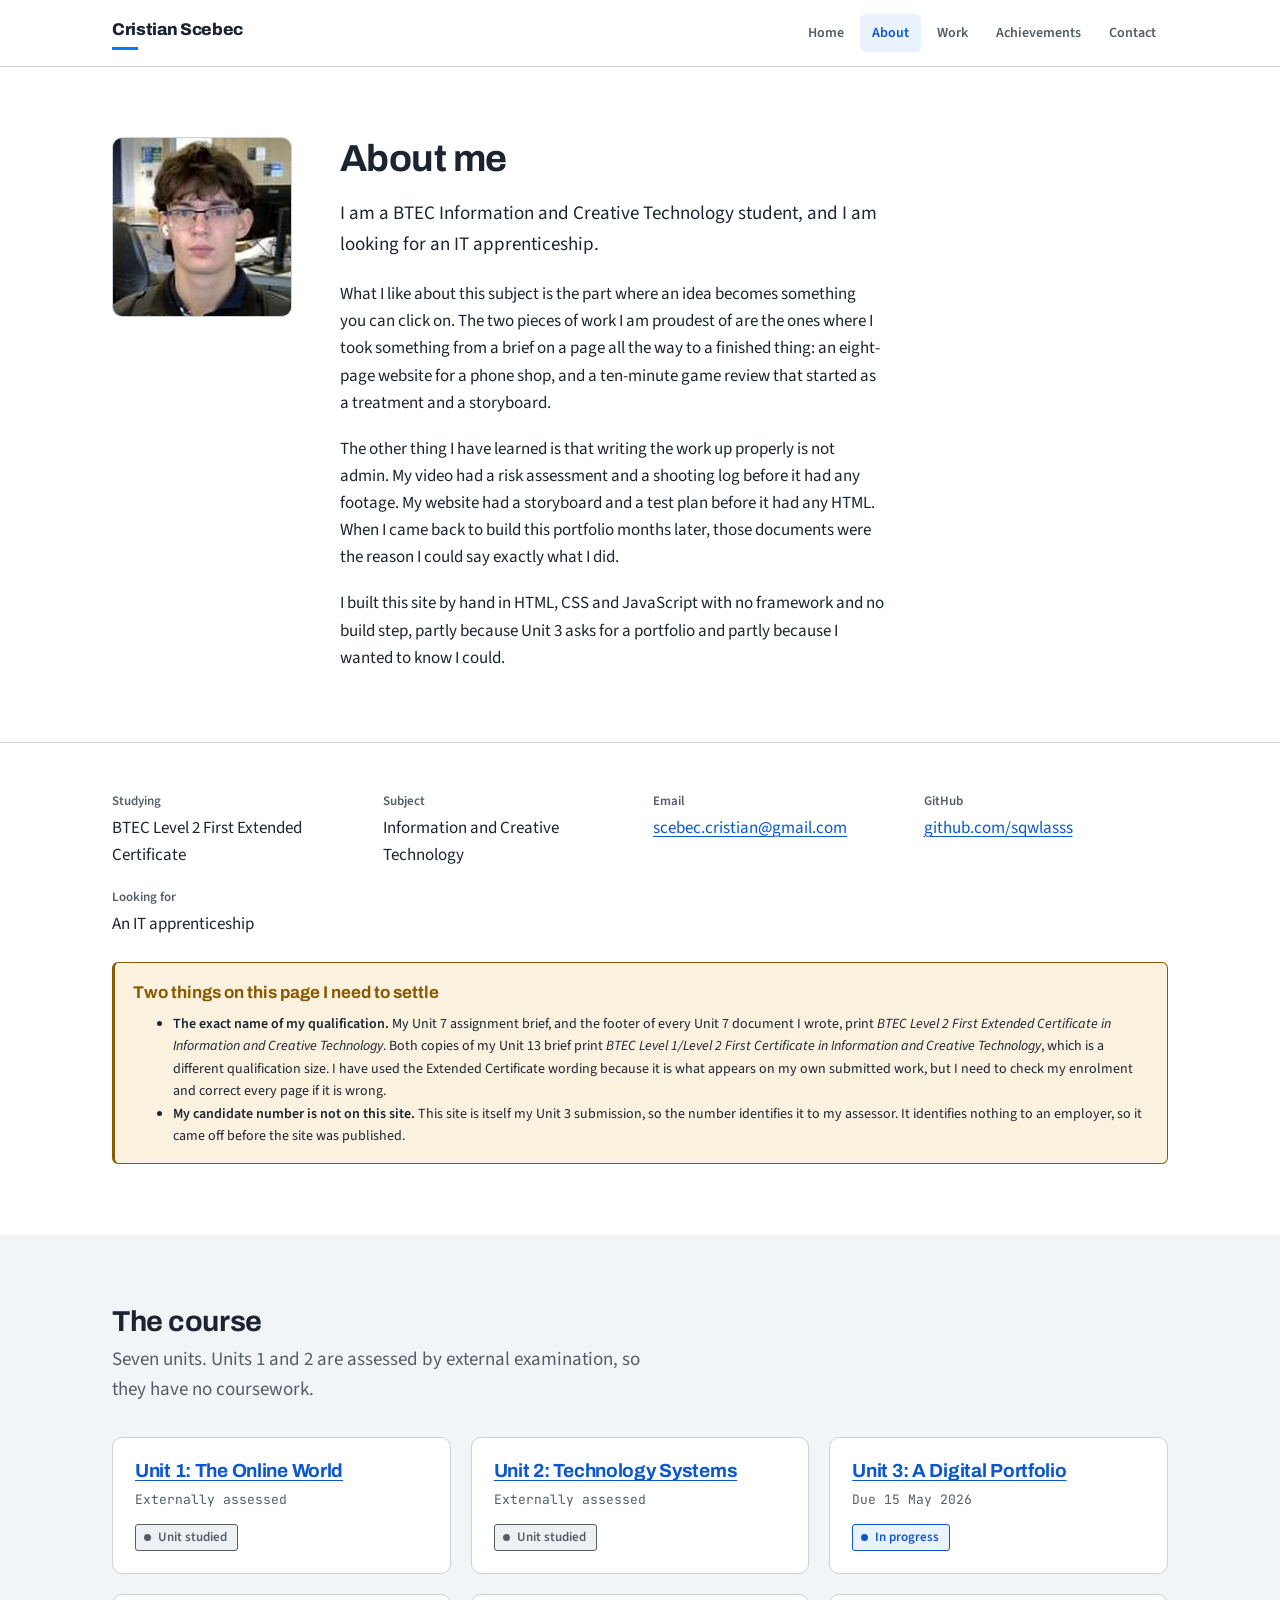
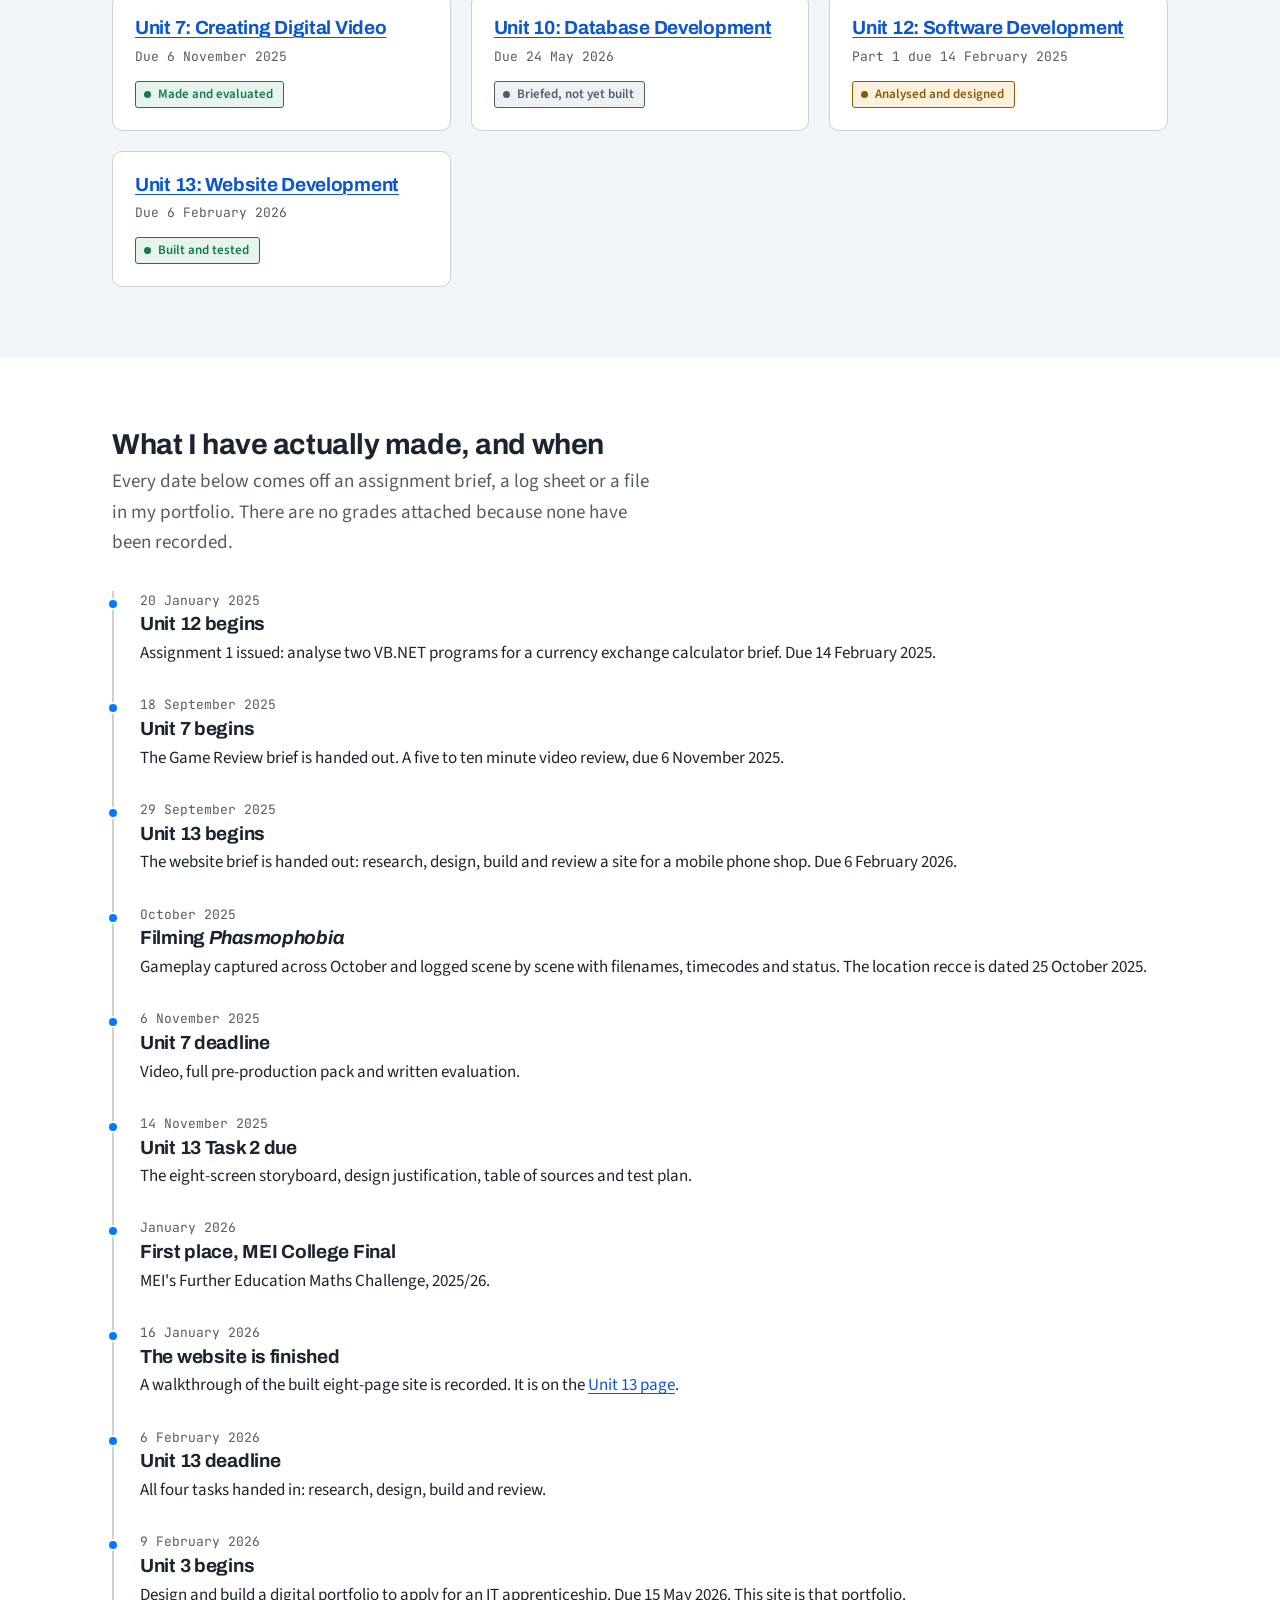
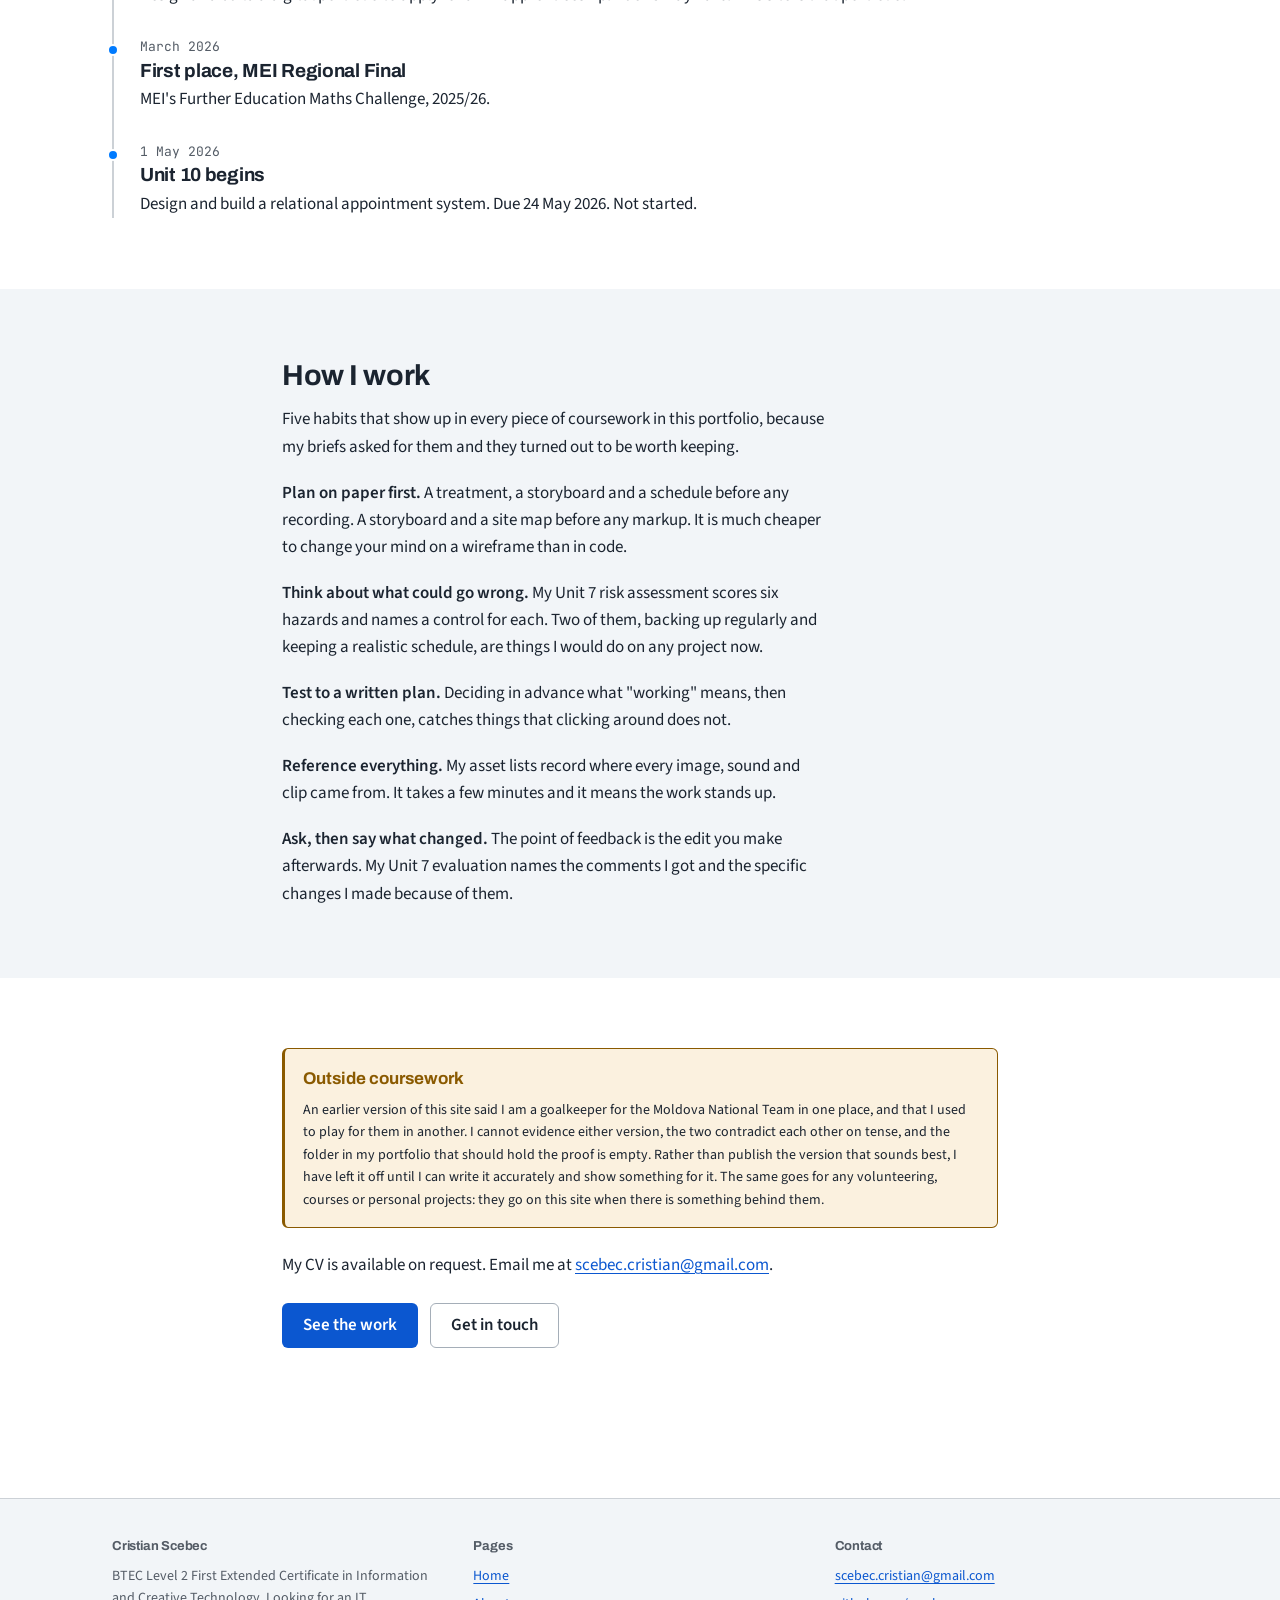
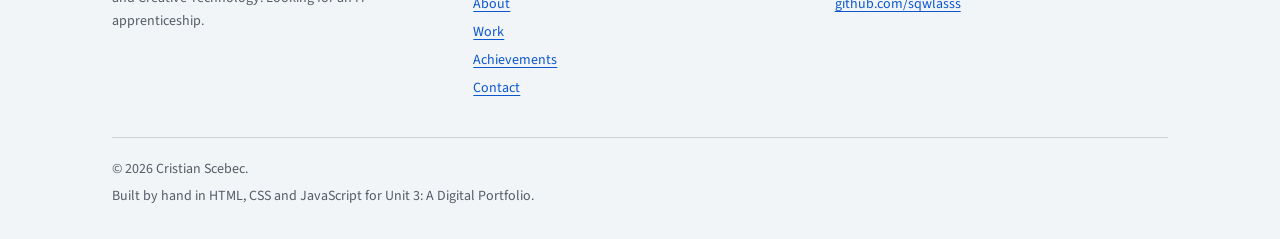
==== about.html @ 00ca6e5d "Digital portfolio: 7-unit BTEC ICT coursework portfolio (Unit 3)" ====
<!DOCTYPE html>
<html lang="en">
<head>
<meta charset="UTF-8">
<meta name="viewport" content="width=device-width, initial-scale=1.0">
<title>About | Cristian Scebec</title>
<meta name="description" content="Who I am, what I am studying, and a dated record of the coursework I have actually produced.">
<meta name="author" content="Cristian Scebec">

<meta property="og:type" content="website">
<meta property="og:title" content="About | Cristian Scebec">
<meta property="og:description" content="Who I am, what I am studying, and a dated record of the coursework I have actually produced.">
<meta property="og:image" content="assets/images/u13-site-home.jpg">
<meta name="twitter:card" content="summary_large_image">

<link rel="icon" href="assets/images/favicon-32.png" sizes="32x32">
<link rel="apple-touch-icon" href="assets/images/favicon-180.png">

<link rel="preconnect" href="https://fonts.googleapis.com">
<link rel="preconnect" href="https://fonts.gstatic.com" crossorigin>
<link href="https://fonts.googleapis.com/css2?family=Archivo:wght@500;600;700;800&family=Source+Sans+3:wght@400;600&family=JetBrains+Mono:wght@400;500&display=swap" rel="stylesheet">

<link rel="stylesheet" href="assets/css/style.css">
</head>
<body>
<a class="skip-link" href="#main">Skip to main content</a>

<nav class="site-nav" aria-label="Main">
  <div class="shell site-nav__inner">
    <a class="brand" href="index.html">Cristian Scebec</a>

    <button class="nav-toggle" type="button" aria-expanded="false" aria-controls="primary-navigation">
      <span class="nav-toggle__bars" aria-hidden="true"></span>
      <span class="nav-toggle__label">Menu</span>
    </button>

    <ul class="nav-list" id="primary-navigation">
      <li><a href="index.html">Home</a></li>
      <li><a href="about.html" aria-current="page">About</a></li>
      <li><a href="projects.html">Work</a></li>
      <li><a href="achievements.html">Achievements</a></li>
      <li><a href="contact.html">Contact</a></li>
    </ul>
  </div>
</nav>

<main id="main">

<section class="section">
  <div class="shell">
    <div class="about-grid">

      <img class="portrait" src="assets/photos/pfp-380.png"
           alt="Photograph of Cristian Scebec" width="380" height="380">

      <div>
        <h1>About me</h1>

        <div class="prose stack">
          <p class="lede">I am a BTEC Information and Creative Technology student, and I am
          looking for an IT apprenticeship.</p>

          <p>What I like about this subject is the part where an idea becomes something you
          can click on. The two pieces of work I am proudest of are the ones where I took
          something from a brief on a page all the way to a finished thing: an eight-page
          website for a phone shop, and a ten-minute game review that started as a treatment
          and a storyboard.</p>

          <p>The other thing I have learned is that writing the work up properly is not
          admin. My video had a risk assessment and a shooting log before it had any footage.
          My website had a storyboard and a test plan before it had any HTML. When I came
          back to build this portfolio months later, those documents were the reason I could
          say exactly what I did.</p>

          <p>I built this site by hand in HTML, CSS and JavaScript with no framework and no
          build step, partly because Unit 3 asks for a portfolio and partly because I wanted
          to know I could.</p>
        </div>
      </div>

    </div>
  </div>
</section>

<section class="section section--tight section--ruled">
  <div class="shell">
    <dl class="fact-list">
      <div>
        <dt>Studying</dt>
        <dd>BTEC Level 2 First Extended Certificate</dd>
      </div>
      <div>
        <dt>Subject</dt>
        <dd>Information and Creative Technology</dd>
      </div>
      <div>
        <dt>Email</dt>
        <dd><a href="mailto:scebec.cristian@gmail.com">scebec.cristian@gmail.com</a></dd>
      </div>
      <div>
        <dt>GitHub</dt>
        <dd><a href="https://github.com/sqwlasss" target="_blank" rel="noopener noreferrer">github.com/sqwlasss</a></dd>
      </div>
      <div>
        <dt>Looking for</dt>
        <dd>An IT apprenticeship</dd>
      </div>
    </dl>

    <div class="callout callout--todo flow-top">
      <p class="callout__title">Two things on this page I need to settle</p>
      <ul>
        <li><strong>The exact name of my qualification.</strong> My Unit 7 assignment brief,
        and the footer of every Unit 7 document I wrote, print <em>BTEC Level 2 First
        Extended Certificate in Information and Creative Technology</em>. Both copies of my
        Unit 13 brief print <em>BTEC Level 1/Level 2 First Certificate in Information and
        Creative Technology</em>, which is a different qualification size. I have used the
        Extended Certificate wording because it is what appears on my own submitted work, but
        I need to check my enrolment and correct every page if it is wrong.</li>
        <li><strong>My candidate number is not on this site.</strong> This site is itself my
        Unit 3 submission, so the number identifies it to my assessor. It identifies
        nothing to an employer, so it came off before the site was published.</li>
      </ul>
    </div>
  </div>
</section>

<section class="section section--sunken">
  <div class="shell">
    <div class="section__head">
      <h2 class="section__title">The course</h2>
      <p class="section__note">Seven units. Units 1 and 2 are assessed by external
      examination, so they have no coursework.</p>
    </div>

    <ul class="card-grid">
      <li class="card">
        <h3 class="card__title"><a href="projects/unit-1.html">Unit 1: The Online World</a></h3>
        <p class="card__meta">Externally assessed</p>
        <p class="status status--studied">Unit studied</p>
      </li>
      <li class="card">
        <h3 class="card__title"><a href="projects/unit-2.html">Unit 2: Technology Systems</a></h3>
        <p class="card__meta">Externally assessed</p>
        <p class="status status--studied">Unit studied</p>
      </li>
      <li class="card">
        <h3 class="card__title"><a href="projects/unit-3.html">Unit 3: A Digital Portfolio</a></h3>
        <p class="card__meta">Due 15 May 2026</p>
        <p class="status status--progress">In progress</p>
      </li>
      <li class="card">
        <h3 class="card__title"><a href="projects/unit-7.html">Unit 7: Creating Digital Video</a></h3>
        <p class="card__meta">Due 6 November 2025</p>
        <p class="status status--built">Made and evaluated</p>
      </li>
      <li class="card">
        <h3 class="card__title"><a href="projects/unit-10.html">Unit 10: Database Development</a></h3>
        <p class="card__meta">Due 24 May 2026</p>
        <p class="status status--studied">Briefed, not yet built</p>
      </li>
      <li class="card">
        <h3 class="card__title"><a href="projects/unit-12.html">Unit 12: Software Development</a></h3>
        <p class="card__meta">Part 1 due 14 February 2025</p>
        <p class="status status--designed">Analysed and designed</p>
      </li>
      <li class="card">
        <h3 class="card__title"><a href="projects/unit-13.html">Unit 13: Website Development</a></h3>
        <p class="card__meta">Due 6 February 2026</p>
        <p class="status status--built">Built and tested</p>
      </li>
    </ul>
  </div>
</section>

<section class="section">
  <div class="shell">
    <div class="section__head">
      <h2 class="section__title">What I have actually made, and when</h2>
      <p class="section__note">Every date below comes off an assignment brief, a log sheet or
      a file in my portfolio. There are no grades attached because none have been recorded.</p>
    </div>

    <ol class="timeline">
      <li>
        <span class="timeline__when">20 January 2025</span>
        <h3 class="timeline__what">Unit 12 begins</h3>
        <p>Assignment 1 issued: analyse two VB.NET programs for a currency exchange
        calculator brief. Due 14 February 2025.</p>
      </li>
      <li>
        <span class="timeline__when">18 September 2025</span>
        <h3 class="timeline__what">Unit 7 begins</h3>
        <p>The Game Review brief is handed out. A five to ten minute video review, due
        6 November 2025.</p>
      </li>
      <li>
        <span class="timeline__when">29 September 2025</span>
        <h3 class="timeline__what">Unit 13 begins</h3>
        <p>The website brief is handed out: research, design, build and review a site for a
        mobile phone shop. Due 6 February 2026.</p>
      </li>
      <li>
        <span class="timeline__when">October 2025</span>
        <h3 class="timeline__what">Filming <em>Phasmophobia</em></h3>
        <p>Gameplay captured across October and logged scene by scene with filenames,
        timecodes and status. The location recce is dated 25 October 2025.</p>
      </li>
      <li>
        <span class="timeline__when">6 November 2025</span>
        <h3 class="timeline__what">Unit 7 deadline</h3>
        <p>Video, full pre-production pack and written evaluation.</p>
      </li>
      <li>
        <span class="timeline__when">14 November 2025</span>
        <h3 class="timeline__what">Unit 13 Task 2 due</h3>
        <p>The eight-screen storyboard, design justification, table of sources and test plan.</p>
      </li>
      <li>
        <span class="timeline__when">January 2026</span>
        <h3 class="timeline__what">First place, MEI College Final</h3>
        <p>MEI's Further Education Maths Challenge, 2025/26.</p>
      </li>
      <li>
        <span class="timeline__when">16 January 2026</span>
        <h3 class="timeline__what">The website is finished</h3>
        <p>A walkthrough of the built eight-page site is recorded. It is on the
        <a href="projects/unit-13.html">Unit 13 page</a>.</p>
      </li>
      <li>
        <span class="timeline__when">6 February 2026</span>
        <h3 class="timeline__what">Unit 13 deadline</h3>
        <p>All four tasks handed in: research, design, build and review.</p>
      </li>
      <li>
        <span class="timeline__when">9 February 2026</span>
        <h3 class="timeline__what">Unit 3 begins</h3>
        <p>Design and build a digital portfolio to apply for an IT apprenticeship. Due
        15 May 2026. This site is that portfolio.</p>
      </li>
      <li>
        <span class="timeline__when">March 2026</span>
        <h3 class="timeline__what">First place, MEI Regional Final</h3>
        <p>MEI's Further Education Maths Challenge, 2025/26.</p>
      </li>
      <li>
        <span class="timeline__when">1 May 2026</span>
        <h3 class="timeline__what">Unit 10 begins</h3>
        <p>Design and build a relational appointment system. Due 24 May 2026. Not started.</p>
      </li>
    </ol>
  </div>
</section>

<section class="section section--sunken">
  <div class="shell shell--narrow">
    <div class="prose">
      <h2>How I work</h2>
      <p>Five habits that show up in every piece of coursework in this portfolio, because my
      briefs asked for them and they turned out to be worth keeping.</p>
      <p><strong>Plan on paper first.</strong> A treatment, a storyboard and a schedule before
      any recording. A storyboard and a site map before any markup. It is much cheaper to
      change your mind on a wireframe than in code.</p>
      <p><strong>Think about what could go wrong.</strong> My Unit 7 risk assessment scores
      six hazards and names a control for each. Two of them, backing up regularly and keeping
      a realistic schedule, are things I would do on any project now.</p>
      <p><strong>Test to a written plan.</strong> Deciding in advance what "working" means,
      then checking each one, catches things that clicking around does not.</p>
      <p><strong>Reference everything.</strong> My asset lists record where every image,
      sound and clip came from. It takes a few minutes and it means the work stands up.</p>
      <p><strong>Ask, then say what changed.</strong> The point of feedback is the edit you
      make afterwards. My Unit 7 evaluation names the comments I got and the specific changes
      I made because of them.</p>
    </div>
  </div>
</section>

<section class="section">
  <div class="shell shell--narrow">
    <div class="callout callout--todo">
      <p class="callout__title">Outside coursework</p>
      <p>An earlier version of this site said I am a goalkeeper for the Moldova National
      Team in one place, and that I used to play for them in another. I cannot evidence
      either version, the two contradict each other on tense, and the folder in my portfolio
      that should hold the proof is empty. Rather than publish the version that sounds best,
      I have left it off until I can write it accurately and show something for it. The same
      goes for any volunteering, courses or personal projects: they go on this site when
      there is something behind them.</p>
    </div>

    <div class="prose flow-top">
      <p>My CV is available on request. Email me at
      <a href="mailto:scebec.cristian@gmail.com">scebec.cristian@gmail.com</a>.</p>
    </div>

    <div class="btn-row">
      <a class="btn btn--primary" href="projects.html">See the work</a>
      <a class="btn btn--ghost" href="contact.html">Get in touch</a>
    </div>
  </div>
</section>

</main>

<footer class="site-footer">
  <div class="shell">
    <div class="site-footer__grid">
      <div>
        <h2>Cristian Scebec</h2>
        <p>BTEC Level 2 First Extended Certificate in Information and Creative Technology. Looking for an IT apprenticeship.</p>
      </div>
      <div>
        <h2>Pages</h2>
        <ul>
          <li><a href="index.html">Home</a></li>
          <li><a href="about.html">About</a></li>
          <li><a href="projects.html">Work</a></li>
          <li><a href="achievements.html">Achievements</a></li>
          <li><a href="contact.html">Contact</a></li>
        </ul>
      </div>
      <div>
        <h2>Contact</h2>
        <ul>
          <li><a href="mailto:scebec.cristian@gmail.com">scebec.cristian@gmail.com</a></li>
          <li><a href="https://github.com/sqwlasss" rel="noopener noreferrer" target="_blank">github.com/sqwlasss</a></li>
        </ul>
      </div>
    </div>
    <div class="site-footer__base">
      <p>&copy; 2026 Cristian Scebec.</p>
      <p>Built by hand in HTML, CSS and JavaScript for Unit 3: A Digital Portfolio.</p>
    </div>
  </div>
</footer>

<script src="assets/js/main.js"></script>
</body>
</html>
---- assets/css/style.css ----
/* ==========================================================================
   Cristian Scebec - Digital Portfolio
   Unit 3: A Digital Portfolio (Pearson BTEC First in Information and
   Creative Technology)

   One stylesheet for the whole site. No page carries its own <style> block
   and no element carries a presentational style="" attribute.

   Colour
   ------
   The three brand colours are the ones I specified and justified in my own
   Unit 13 website design: #007BFF, #FFFFFF and #CCD1D6. #007BFF only reaches
   3.98:1 on white, which fails WCAG AA for body-size text, so it is used for
   identity, large display type and non-text accents, and a darkened partner
   (#0B57D0, 6.4:1 on white) carries links, buttons and small text. #CCD1D6 is
   the structure colour: every rule and divider on the site.

   Type
   ----
   Archivo for headings, Source Sans 3 for reading, JetBrains Mono for things
   that are literally code - filenames, identifiers, timecodes, hex values.
   Each has a real fallback stack so the site still sets correctly offline.
   ========================================================================== */

/* --------------------------------------------------------------------------
   1. Design tokens
   -------------------------------------------------------------------------- */
:root {
    /* Brand */
    --brand: #007BFF;
    --brand-ink: #0B57D0;
    --brand-wash: #EAF2FE;

    /* Surfaces and ink */
    --paper: #FFFFFF;
    --sunken: #F2F5F8;
    --raised: #FFFFFF;
    --rule: #CCD1D6;
    --rule-strong: #A5AEB8;
    --ink: #1B2430;
    --ink-muted: #545C66;
    --ink-inverse: #FFFFFF;

    /* Status scale - the organising system of the whole site */
    --status-built: #0F7B4F;
    --status-built-wash: #E6F4EC;
    --status-designed: #8A5A00;
    --status-designed-wash: #FBF1DF;
    --status-studied: #545C66;
    --status-studied-wash: #EEF1F4;

    --danger: #B3261E;
    --danger-wash: #FCEEEC;

    /* Type */
    --font-display: 'Archivo', 'Helvetica Neue', Helvetica, Arial, sans-serif;
    --font-body: 'Source Sans 3', 'Segoe UI', system-ui, -apple-system, Arial, sans-serif;
    --font-mono: 'JetBrains Mono', ui-monospace, 'Cascadia Mono', Consolas, 'Courier New', monospace;

    --step--1: 0.875rem;
    --step-0: 1.0625rem;
    --step-1: 1.1875rem;
    --step-2: 1.375rem;
    --step-3: clamp(1.45rem, 1.3rem + 0.7vw, 1.8rem);
    --step-4: clamp(1.7rem, 1.45rem + 1.15vw, 2.35rem);
    --step-5: clamp(2.1rem, 1.6rem + 2.4vw, 3.4rem);

    /* Space and shape */
    --gutter: 24px;
    --measure: 68ch;
    --radius: 6px;
    --radius-lg: 10px;
    --shell: 1120px;
    --nav-h: 66px;

    --motion: 180ms cubic-bezier(0.2, 0, 0, 1);
    --focus: 0 0 0 2px var(--paper), 0 0 0 5px var(--brand-ink);
}

@media (min-width: 640px) {
    :root { --gutter: 32px; }
}

@media (prefers-color-scheme: dark) {
    :root:not([data-theme="light"]) {
        --brand: #4D9BFF;
        --brand-ink: #8FBEFF;
        --brand-wash: #14243A;

        --paper: #0E1217;
        --sunken: #141A21;
        --raised: #19202A;
        --rule: #2B333E;
        --rule-strong: #47525F;
        --ink: #E8EDF3;
        --ink-muted: #A3AEBC;
        --ink-inverse: #0E1217;

        --status-built: #4ECB8D;
        --status-built-wash: #11291F;
        --status-designed: #E0A94A;
        --status-designed-wash: #2B2113;
        --status-studied: #A3AEBC;
        --status-studied-wash: #1D232B;

        --danger: #F2837B;
        --danger-wash: #2B1614;

        --focus: 0 0 0 2px var(--paper), 0 0 0 5px var(--brand);
    }
}

/* --------------------------------------------------------------------------
   2. Reset and base
   -------------------------------------------------------------------------- */
*, *::before, *::after { box-sizing: border-box; }

html {
    -webkit-text-size-adjust: 100%;
    scroll-behavior: smooth;
    scroll-padding-top: calc(var(--nav-h) + 16px);
}

body {
    margin: 0;
    background: var(--paper);
    color: var(--ink);
    font-family: var(--font-body);
    font-size: var(--step-0);
    line-height: 1.6;
    -webkit-font-smoothing: antialiased;
}

h1, h2, h3, h4, h5, h6 {
    margin: 0 0 0.5em;
    font-family: var(--font-display);
    font-weight: 700;
    line-height: 1.15;
    letter-spacing: -0.015em;
    color: var(--ink);
    text-wrap: balance;
}

h1 { font-size: var(--step-4); }
h2 { font-size: var(--step-3); }
h3 { font-size: var(--step-2); }
h4 { font-size: var(--step-1); font-weight: 600; }

p, ul, ol, dl, table, figure, blockquote, pre { margin: 0 0 1.1em; }
p:last-child, ul:last-child, ol:last-child { margin-bottom: 0; }

a {
    color: var(--brand-ink);
    text-decoration-thickness: 1px;
    text-underline-offset: 3px;
}

a:hover { text-decoration-thickness: 2px; }

strong { font-weight: 600; }

code, kbd, samp, .mono {
    font-family: var(--font-mono);
    font-size: 0.875em;
    font-variant-ligatures: none;
}

code {
    padding: 0.1em 0.35em;
    border-radius: 3px;
    background: var(--sunken);
    border: 1px solid var(--rule);
}

img, video { max-width: 100%; height: auto; display: block; }

hr {
    height: 1px;
    margin: 2.5rem 0;
    border: 0;
    background: var(--rule);
}

:focus-visible {
    outline: none;
    box-shadow: var(--focus);
    border-radius: 3px;
}

::selection { background: var(--brand); color: #FFFFFF; }

/* --------------------------------------------------------------------------
   3. Layout primitives
   -------------------------------------------------------------------------- */
.shell {
    width: 100%;
    max-width: var(--shell);
    margin-inline: auto;
    padding-inline: var(--gutter);
}

.shell--narrow { max-width: 780px; }

.section { padding-block: clamp(2.75rem, 2rem + 3vw, 4.5rem); }
.section--tight { padding-block: clamp(2rem, 1.5rem + 2vw, 3rem); }
.section--sunken { background: var(--sunken); }
.section--ruled { border-top: 1px solid var(--rule); }

.section__head { margin-bottom: 2rem; max-width: var(--measure); }
.section__head > :last-child { margin-bottom: 0; }

.section__title { margin-bottom: 0.4rem; }

.section__note {
    color: var(--ink-muted);
    font-size: var(--step-1);
}

.prose { max-width: var(--measure); }
.prose > :last-child { margin-bottom: 0; }

.prose ul, .prose ol { padding-left: 1.3em; }
.prose li { margin-bottom: 0.4em; }
.prose li::marker { color: var(--rule-strong); }

.stack > * + * { margin-top: 1.1rem; }

.skip-link {
    position: absolute;
    left: var(--gutter);
    top: 8px;
    z-index: 200;
    padding: 10px 16px;
    border-radius: var(--radius);
    background: var(--brand-ink);
    color: #FFFFFF;
    font-weight: 600;
    text-decoration: none;
    transform: translateY(-160%);
    transition: transform var(--motion);
}

.skip-link:focus-visible {
    transform: translateY(0);
    box-shadow: 0 0 0 2px var(--paper), 0 0 0 5px var(--brand);
}

/* --------------------------------------------------------------------------
   4. Site navigation
   -------------------------------------------------------------------------- */
.site-nav {
    position: sticky;
    top: 0;
    z-index: 100;
    background: var(--paper);
    border-bottom: 1px solid var(--rule);
}

.site-nav.is-scrolled { box-shadow: 0 1px 12px rgba(27, 36, 48, 0.09); }

.site-nav__inner {
    display: flex;
    align-items: center;
    justify-content: space-between;
    gap: 16px;
    min-height: var(--nav-h);
}

.brand {
    font-family: var(--font-display);
    font-weight: 800;
    font-size: 1.0625rem;
    letter-spacing: -0.02em;
    color: var(--ink);
    text-decoration: none;
    white-space: nowrap;
}

.brand::after {
    content: "";
    display: block;
    width: 26px;
    height: 3px;
    margin-top: 3px;
    background: var(--brand);
}

.nav-list {
    display: flex;
    align-items: center;
    gap: 4px;
    margin: 0;
    padding: 0;
    list-style: none;
}

.nav-list a {
    display: block;
    padding: 8px 12px;
    border-radius: var(--radius);
    color: var(--ink-muted);
    font-size: var(--step--1);
    font-weight: 600;
    text-decoration: none;
}

.nav-list a:hover { color: var(--ink); background: var(--sunken); }

.nav-list a[aria-current="page"] {
    color: var(--brand-ink);
    background: var(--brand-wash);
}

.nav-toggle {
    display: none;
    align-items: center;
    gap: 8px;
    padding: 8px 12px;
    border: 1px solid var(--rule);
    border-radius: var(--radius);
    background: var(--paper);
    color: var(--ink);
    font: inherit;
    font-size: var(--step--1);
    font-weight: 600;
    cursor: pointer;
}

.nav-toggle__bars {
    display: block;
    position: relative;
    width: 16px;
    height: 2px;
    background: currentColor;
}

.nav-toggle__label { line-height: 1; }

.nav-toggle__bars::before,
.nav-toggle__bars::after {
    content: "";
    position: absolute;
    left: 0;
    width: 16px;
    height: 2px;
    background: currentColor;
    transition: transform var(--motion), opacity var(--motion);
}

.nav-toggle__bars::before { top: -5px; }
.nav-toggle__bars::after { top: 5px; }

.nav-toggle[aria-expanded="true"] .nav-toggle__bars { background: transparent; }
.nav-toggle[aria-expanded="true"] .nav-toggle__bars::before { transform: translateY(5px) rotate(45deg); }
.nav-toggle[aria-expanded="true"] .nav-toggle__bars::after { transform: translateY(-5px) rotate(-45deg); }

@media (max-width: 720px) {
    .nav-toggle { display: inline-flex; }

    .nav-list {
        display: none;
        position: absolute;
        left: 0;
        right: 0;
        top: 100%;
        flex-direction: column;
        align-items: stretch;
        gap: 0;
        padding: 8px var(--gutter) 16px;
        background: var(--paper);
        border-bottom: 1px solid var(--rule);
        box-shadow: 0 8px 24px rgba(27, 36, 48, 0.12);
    }

    .nav-list.is-open { display: flex; }
    .nav-list a { padding: 12px 8px; font-size: var(--step-0); }
}

/* --------------------------------------------------------------------------
   5. Buttons
   -------------------------------------------------------------------------- */
.btn {
    display: inline-flex;
    align-items: center;
    justify-content: center;
    gap: 8px;
    padding: 11px 20px;
    border: 1px solid transparent;
    border-radius: var(--radius);
    font-family: var(--font-body);
    font-size: var(--step-0);
    font-weight: 600;
    line-height: 1.2;
    text-align: center;
    text-decoration: none;
    cursor: pointer;
    transition: background-color var(--motion), border-color var(--motion), color var(--motion);
}

.btn--primary {
    background: var(--brand-ink);
    color: #FFFFFF;
}

.btn--primary:hover { background: #094aae; color: #FFFFFF; }

.btn--ghost {
    background: transparent;
    border-color: var(--rule-strong);
    color: var(--ink);
}

.btn--ghost:hover { background: var(--sunken); border-color: var(--ink-muted); }

.btn--small { padding: 7px 14px; font-size: var(--step--1); }

.btn-row {
    display: flex;
    flex-wrap: wrap;
    gap: 12px;
    margin-top: 1.5rem;
}

@media (prefers-color-scheme: dark) {
    :root:not([data-theme="light"]) .btn--primary { background: var(--brand); color: #07101D; }
    :root:not([data-theme="light"]) .btn--primary:hover { background: #7FB5FF; color: #07101D; }
}

/* --------------------------------------------------------------------------
   6. Status system
   The three states every piece of work on this site is labelled with.
   -------------------------------------------------------------------------- */
.status {
    display: inline-flex;
    align-items: center;
    gap: 7px;
    padding: 4px 10px 4px 8px;
    border: 1px solid currentColor;
    border-radius: 3px;
    font-size: 0.8125rem;
    font-weight: 600;
    line-height: 1.3;
    white-space: nowrap;
}

.status::before {
    content: "";
    width: 7px;
    height: 7px;
    border-radius: 50%;
    background: currentColor;
    flex: none;
}

.status--built { color: var(--status-built); background: var(--status-built-wash); }
.status--designed { color: var(--status-designed); background: var(--status-designed-wash); }
.status--progress { color: var(--brand-ink); background: var(--brand-wash); }
.status--studied { color: var(--status-studied); background: var(--status-studied-wash); }

.status-key {
    display: grid;
    grid-template-columns: repeat(auto-fit, minmax(min(270px, 100%), 1fr));
    gap: 12px 26px;
    margin: 0;
    padding: 0;
    list-style: none;
    font-size: var(--step--1);
    color: var(--ink-muted);
}

.status-key li {
    display: flex;
    align-items: baseline;
    gap: 9px;
}

/* One per row before the chip and its explanation start fighting for width. */
@media (max-width: 560px) {
    .status-key { grid-template-columns: 1fr; }
}

/* --------------------------------------------------------------------------
   7. Home page
   -------------------------------------------------------------------------- */
.hero {
    padding-block: clamp(2.5rem, 1.8rem + 3.5vw, 5rem) clamp(2rem, 1.5rem + 2vw, 3rem);
    border-bottom: 1px solid var(--rule);
}

.hero__inner {
    display: grid;
    grid-template-columns: minmax(0, 1fr) auto;
    gap: clamp(24px, 5vw, 64px);
    align-items: start;
}

/* The source portrait is only 129x130. It is served here at 380px so a 2x
   screen gets a real pixel per pixel rather than a browser upscale, and it is
   never displayed above 190px, where the interpolation starts to show. */
.hero__portrait {
    width: 190px;
    height: 190px;
    object-fit: cover;
    border: 1px solid var(--rule);
    border-radius: var(--radius-lg);
    background: var(--sunken);
}

@media (max-width: 820px) {
    .hero__inner { grid-template-columns: 1fr; gap: 20px; }

    .hero__portrait {
        order: -1;
        width: 112px;
        height: 112px;
    }
}

.hero__name {
    font-size: var(--step-5);
    font-weight: 800;
    letter-spacing: -0.03em;
    margin-bottom: 0.25em;
}

.hero__lede {
    max-width: 24ch;
    margin: 0 0 1.25rem;
    font-family: var(--font-display);
    font-size: var(--step-4);
    font-weight: 500;
    line-height: 1.2;
    letter-spacing: -0.02em;
    color: var(--brand-ink);
    text-wrap: balance;
}

.hero__intro {
    max-width: 58ch;
    font-size: var(--step-1);
    color: var(--ink-muted);
}

.hero__meta {
    display: flex;
    flex-wrap: wrap;
    gap: 8px 10px;
    margin-top: 1.5rem;
    padding: 0;
    list-style: none;
    font-size: var(--step--1);
    color: var(--ink-muted);
}

.hero__meta li {
    padding: 4px 10px;
    border: 1px solid var(--rule);
    border-radius: 3px;
}

.proof-strip {
    display: grid;
    grid-template-columns: repeat(auto-fit, minmax(min(230px, 100%), 1fr));
    gap: 20px;
    margin: 0;
    padding: 0;
    list-style: none;
}

.proof {
    margin: 0;
    border: 1px solid var(--rule);
    border-radius: var(--radius-lg);
    background: var(--raised);
    overflow: hidden;
}

.proof img {
    width: 100%;
    aspect-ratio: 16 / 10;
    object-fit: cover;
    object-position: top center;
    border-bottom: 1px solid var(--rule);
    background: var(--sunken);
}

.proof figcaption {
    padding: 14px 16px 16px;
    font-size: var(--step--1);
    color: var(--ink-muted);
}

.proof figcaption b {
    display: block;
    margin-bottom: 2px;
    font-family: var(--font-display);
    font-size: var(--step-0);
    font-weight: 700;
    color: var(--ink);
}

/* --------------------------------------------------------------------------
   8. The work ledger
   Projects are a list of evidence, not a grid of identical cards.
   -------------------------------------------------------------------------- */
.ledger {
    margin: 0;
    padding: 0;
    list-style: none;
    border-top: 1px solid var(--rule);
}

.ledger__item { border-bottom: 1px solid var(--rule); }

.ledger__link {
    display: grid;
    grid-template-columns: 170px 1fr auto;
    gap: 0 24px;
    align-items: start;
    padding: 22px 8px;
    color: inherit;
    text-decoration: none;
    transition: background-color var(--motion);
}

.ledger__link:hover { background: var(--sunken); }

/* Rows for units with no submitted work carry no thumbnail. */
.ledger__link--plain { grid-template-columns: 1fr auto; }

.ledger__thumb {
    width: 100%;
    aspect-ratio: 16 / 10;
    object-fit: cover;
    object-position: top center;
    border: 1px solid var(--rule);
    border-radius: var(--radius);
    background: var(--sunken);
}

.ledger__unit {
    display: block;
    margin-bottom: 2px;
    font-family: var(--font-mono);
    font-size: 0.8125rem;
    font-weight: 500;
    color: var(--ink-muted);
}

.ledger__title {
    margin: 0 0 0.35rem;
    font-size: var(--step-2);
}

.ledger__link:hover .ledger__title { color: var(--brand-ink); }

.ledger__desc {
    max-width: 58ch;
    margin: 0 0 0.6rem;
    color: var(--ink-muted);
}

.ledger__artefacts {
    display: flex;
    flex-wrap: wrap;
    gap: 6px 8px;
    margin: 0;
    padding: 0;
    list-style: none;
    font-size: 0.8125rem;
    color: var(--ink-muted);
}

.ledger__artefacts li {
    padding: 3px 8px;
    border: 1px solid var(--rule);
    border-radius: 3px;
    font-family: var(--font-mono);
}

.ledger__status { justify-self: end; }

.ledger__item.is-hidden { display: none; }

@media (max-width: 860px) {
    .ledger__link {
        grid-template-columns: 120px 1fr;
        gap: 0 18px;
    }
    .ledger__status { grid-column: 2; justify-self: start; margin-top: 12px; }

    .ledger__link--plain { grid-template-columns: 1fr; }
    .ledger__link--plain .ledger__status { grid-column: 1; }
}

@media (max-width: 520px) {
    .ledger__link { grid-template-columns: 1fr; gap: 14px; }
    .ledger__thumb { max-width: 260px; }
    .ledger__status { grid-column: 1; margin-top: 0; }
}

/* Filters */
.filters {
    display: flex;
    flex-wrap: wrap;
    gap: 8px;
    margin-bottom: 1.75rem;
}

.filter-btn {
    padding: 7px 14px;
    border: 1px solid var(--rule-strong);
    border-radius: 3px;
    background: var(--paper);
    color: var(--ink);
    font: inherit;
    font-size: var(--step--1);
    font-weight: 600;
    cursor: pointer;
    transition: background-color var(--motion), color var(--motion), border-color var(--motion);
}

.filter-btn:hover { background: var(--sunken); }

.filter-btn[aria-pressed="true"] {
    background: var(--brand-ink);
    border-color: var(--brand-ink);
    color: #FFFFFF;
}

@media (prefers-color-scheme: dark) {
    :root:not([data-theme="light"]) .filter-btn[aria-pressed="true"] {
        background: var(--brand);
        border-color: var(--brand);
        color: #07101D;
    }
}

.filter-count {
    margin-bottom: 1.25rem;
    font-size: var(--step--1);
    color: var(--ink-muted);
}

/* --------------------------------------------------------------------------
   9. Cards and grids
   -------------------------------------------------------------------------- */
.card-grid {
    display: grid;
    grid-template-columns: repeat(auto-fit, minmax(min(255px, 100%), 1fr));
    gap: 20px;
    margin: 0;
    padding: 0;
    list-style: none;
}

.card-grid--wide { grid-template-columns: repeat(auto-fit, minmax(min(320px, 100%), 1fr)); }

.card {
    padding: 22px;
    border: 1px solid var(--rule);
    border-radius: var(--radius-lg);
    background: var(--raised);
}

.card > :last-child { margin-bottom: 0; }

.card__title {
    margin-bottom: 0.5rem;
    font-size: var(--step-1);
}

.card__meta {
    margin-bottom: 0.75rem;
    font-family: var(--font-mono);
    font-size: 0.8125rem;
    color: var(--ink-muted);
}

.card ul {
    margin: 0;
    padding-left: 1.15em;
    color: var(--ink-muted);
}

.card li { margin-bottom: 0.3em; }
.card li::marker { color: var(--rule-strong); }

/* Skill groups tie every claim to the unit that evidences it */
.skill-group__proof {
    margin-top: 0.9rem;
    padding-top: 0.75rem;
    border-top: 1px solid var(--rule);
    font-size: var(--step--1);
}

.tag-list {
    display: flex;
    flex-wrap: wrap;
    gap: 6px;
    margin: 0 0 0.9rem;
    padding: 0;
    list-style: none;
}

.tag {
    padding: 3px 9px;
    border: 1px solid var(--rule);
    border-radius: 3px;
    background: var(--sunken);
    font-family: var(--font-mono);
    font-size: 0.8125rem;
    color: var(--ink);
}

/* --------------------------------------------------------------------------
   10. Unit (project detail) pages
   -------------------------------------------------------------------------- */
.unit-header {
    padding-block: clamp(2rem, 1.5rem + 2.5vw, 3.25rem);
    border-bottom: 1px solid var(--rule);
    background: var(--sunken);
}

.breadcrumb {
    margin-bottom: 1.25rem;
    font-size: var(--step--1);
    color: var(--ink-muted);
}

.breadcrumb a { font-weight: 600; }

.unit-header__unit {
    display: block;
    margin-bottom: 0.3rem;
    font-family: var(--font-mono);
    font-size: var(--step--1);
    font-weight: 500;
    color: var(--ink-muted);
}

.unit-header h1 { margin-bottom: 0.4rem; }

.unit-header__sub {
    max-width: 60ch;
    margin-bottom: 1.25rem;
    font-size: var(--step-1);
    color: var(--ink-muted);
}

/* The evidence rail: the header block of a technical report */
.unit-layout {
    display: grid;
    grid-template-columns: minmax(0, 1fr) 280px;
    gap: clamp(28px, 4vw, 56px);
    align-items: start;
}

.unit-rail {
    position: sticky;
    top: calc(var(--nav-h) + 20px);
    padding: 20px;
    border: 1px solid var(--rule);
    border-radius: var(--radius-lg);
    background: var(--sunken);
    font-size: var(--step--1);
}

.unit-rail h2 {
    margin-bottom: 0.9rem;
    font-size: var(--step-0);
    text-transform: none;
}

.meta-list { margin: 0; }

.meta-list dt {
    margin-top: 0.75rem;
    font-weight: 600;
    font-size: 0.8125rem;
    color: var(--ink-muted);
}

.meta-list dt:first-child { margin-top: 0; }

.meta-list dd {
    margin: 2px 0 0;
    color: var(--ink);
}

@media (max-width: 900px) {
    .unit-layout { grid-template-columns: 1fr; }
    .unit-rail { position: static; }
}

.unit-section { margin-bottom: clamp(2.25rem, 1.8rem + 2vw, 3.25rem); }
.unit-section:last-child { margin-bottom: 0; }

.unit-section > h2 {
    margin-bottom: 1rem;
    padding-bottom: 0.5rem;
    border-bottom: 2px solid var(--rule);
}

.unit-section h3 { margin-top: 1.75rem; }
.unit-section > h3:first-of-type { margin-top: 0; }

/* --------------------------------------------------------------------------
   11. Evidence tables
   The risk matrix, the shooting log, the test plan and the source tables are
   the most distinctive things in this portfolio, so they are set properly.
   -------------------------------------------------------------------------- */
.table-scroll {
    overflow-x: auto;
    margin-bottom: 1.4rem;
    border: 1px solid var(--rule);
    border-radius: var(--radius);
    -webkit-overflow-scrolling: touch;
}

.evidence-table {
    width: 100%;
    margin: 0;
    border-collapse: collapse;
    font-size: var(--step--1);
    line-height: 1.45;
}

.evidence-table caption {
    padding: 12px 14px;
    border-bottom: 1px solid var(--rule);
    background: var(--sunken);
    color: var(--ink-muted);
    text-align: left;
    font-size: 0.8125rem;
}

.evidence-table th,
.evidence-table td {
    padding: 10px 14px;
    border-bottom: 1px solid var(--rule);
    text-align: left;
    vertical-align: top;
}

.evidence-table thead th {
    background: var(--sunken);
    font-family: var(--font-display);
    font-weight: 700;
    font-size: 0.8125rem;
    white-space: nowrap;
}

.evidence-table tbody tr:last-child th,
.evidence-table tbody tr:last-child td { border-bottom: 0; }

.evidence-table tbody th {
    font-weight: 600;
    white-space: nowrap;
}

.evidence-table .num {
    font-family: var(--font-mono);
    white-space: nowrap;
}

.evidence-table .file {
    font-family: var(--font-mono);
    font-size: 0.78rem;
    color: var(--ink-muted);
    word-break: break-word;
}

/* Risk rating scale - colour carries the same information as the number */
.risk {
    display: inline-block;
    min-width: 2.1em;
    padding: 2px 7px;
    border: 1px solid currentColor;
    border-radius: 3px;
    font-family: var(--font-mono);
    font-weight: 600;
    text-align: center;
}

.risk--low { color: var(--status-built); background: var(--status-built-wash); }
.risk--mid { color: var(--status-designed); background: var(--status-designed-wash); }
.risk--high { color: var(--danger); background: var(--danger-wash); }

/* --------------------------------------------------------------------------
   12. Quotes, callouts and figures
   -------------------------------------------------------------------------- */
.quote {
    margin: 0 0 1.25rem;
    padding: 4px 0 4px 20px;
    border-left: 3px solid var(--brand);
    max-width: var(--measure);
}

.quote p {
    font-size: var(--step-1);
    line-height: 1.55;
}

.quote__source {
    display: block;
    margin-top: 0.6rem;
    font-size: var(--step--1);
    font-style: normal;
    color: var(--ink-muted);
}

.callout {
    margin: 0 0 1.4rem;
    padding: 16px 18px;
    border: 1px solid var(--rule);
    border-left: 3px solid var(--rule-strong);
    border-radius: var(--radius);
    background: var(--sunken);
    font-size: var(--step--1);
}

.callout > :last-child { margin-bottom: 0; }

.callout__title {
    margin-bottom: 0.4rem;
    font-family: var(--font-display);
    font-weight: 700;
    font-size: var(--step-0);
}

.callout--todo {
    border-color: var(--status-designed);
    border-left-color: var(--status-designed);
    background: var(--status-designed-wash);
}

.callout--todo .callout__title { color: var(--status-designed); }

.figure {
    margin: 0 0 1.5rem;
    border: 1px solid var(--rule);
    border-radius: var(--radius-lg);
    overflow: hidden;
    background: var(--raised);
}

.figure img, .figure video { width: 100%; background: var(--sunken); }

.figure figcaption {
    padding: 12px 16px;
    border-top: 1px solid var(--rule);
    font-size: var(--step--1);
    color: var(--ink-muted);
}

.gallery {
    display: grid;
    grid-template-columns: repeat(auto-fit, minmax(min(210px, 100%), 1fr));
    gap: 16px;
    margin: 0 0 1.5rem;
    padding: 0;
    list-style: none;
}

.gallery__btn {
    display: block;
    width: 100%;
    padding: 0;
    border: 1px solid var(--rule);
    border-radius: var(--radius);
    background: var(--sunken);
    cursor: zoom-in;
    overflow: hidden;
}

.gallery__btn img {
    width: 100%;
    aspect-ratio: 16 / 10;
    object-fit: cover;
    object-position: top center;
    transition: transform var(--motion);
}

.gallery__btn:hover img { transform: scale(1.03); }

.gallery__cap {
    display: block;
    padding: 9px 12px;
    border-top: 1px solid var(--rule);
    background: var(--raised);
    font-size: 0.8125rem;
    line-height: 1.35;
    color: var(--ink-muted);
    text-align: left;
}

/* Lightbox */
.lightbox {
    position: fixed;
    inset: 0;
    z-index: 300;
    display: none;
    align-items: center;
    justify-content: center;
    padding: clamp(16px, 4vw, 48px);
    background: rgba(12, 16, 22, 0.92);
}

.lightbox.is-open { display: flex; }

.lightbox__figure {
    margin: 0;
    max-width: 1100px;
    width: 100%;
}

.lightbox__img {
    width: 100%;
    max-height: 78vh;
    object-fit: contain;
    border-radius: var(--radius);
    background: #0C1016;
}

/* Before the first open the element has no src, so reserve no space for it. */
.lightbox__img:not([src]) { display: none; }

.lightbox__cap {
    margin-top: 12px;
    color: #E8EDF3;
    font-size: var(--step--1);
    text-align: center;
}

.lightbox__close {
    position: absolute;
    top: 16px;
    right: 16px;
    padding: 9px 15px;
    border: 1px solid rgba(255, 255, 255, 0.45);
    border-radius: var(--radius);
    background: rgba(255, 255, 255, 0.1);
    color: #FFFFFF;
    font: inherit;
    font-size: var(--step--1);
    font-weight: 600;
    cursor: pointer;
}

.lightbox__close:hover { background: rgba(255, 255, 255, 0.2); }

.lightbox__close:focus-visible {
    box-shadow: 0 0 0 2px #0C1016, 0 0 0 5px #FFFFFF;
}

body.is-locked { overflow: hidden; }

/* --------------------------------------------------------------------------
   13. Timeline
   -------------------------------------------------------------------------- */
.timeline {
    margin: 0;
    padding: 0 0 0 26px;
    list-style: none;
    border-left: 2px solid var(--rule);
}

.timeline li {
    position: relative;
    padding-bottom: 1.75rem;
}

.timeline li:last-child { padding-bottom: 0; }

.timeline li::before {
    content: "";
    position: absolute;
    left: -33px;
    top: 7px;
    width: 12px;
    height: 12px;
    border: 2px solid var(--paper);
    border-radius: 50%;
    background: var(--brand);
}

.timeline__when {
    display: block;
    margin-bottom: 2px;
    font-family: var(--font-mono);
    font-size: 0.8125rem;
    color: var(--ink-muted);
}

.timeline__what {
    margin-bottom: 0.3rem;
    font-size: var(--step-1);
}

/* --------------------------------------------------------------------------
   14. About page
   -------------------------------------------------------------------------- */
.about-grid {
    display: grid;
    grid-template-columns: 180px minmax(0, 1fr);
    gap: clamp(24px, 4vw, 48px);
    align-items: start;
}

.portrait {
    width: 100%;
    max-width: 180px;
    aspect-ratio: 1;
    object-fit: cover;
    border: 1px solid var(--rule);
    border-radius: var(--radius-lg);
    background: var(--sunken);
    image-rendering: auto;
}

@media (max-width: 720px) {
    .about-grid { grid-template-columns: 1fr; }
    .portrait { max-width: 132px; }
}

.fact-list {
    display: grid;
    grid-template-columns: repeat(auto-fit, minmax(min(210px, 100%), 1fr));
    gap: 18px 26px;
    margin: 0;
}

.fact-list dt {
    font-size: 0.8125rem;
    font-weight: 600;
    color: var(--ink-muted);
}

.fact-list dd {
    margin: 3px 0 0;
    font-size: var(--step-0);
}

/* --------------------------------------------------------------------------
   15. Contact page and form
   -------------------------------------------------------------------------- */
.contact-grid {
    display: grid;
    grid-template-columns: minmax(0, 1fr) minmax(0, 1fr);
    gap: clamp(28px, 4vw, 56px);
    align-items: start;
}

@media (max-width: 800px) {
    .contact-grid { grid-template-columns: 1fr; }
}

.contact-methods {
    margin: 0;
    padding: 0;
    list-style: none;
    border-top: 1px solid var(--rule);
}

.contact-methods li {
    display: grid;
    grid-template-columns: 7.5rem minmax(0, 1fr);
    gap: 16px;
    padding: 14px 0;
    border-bottom: 1px solid var(--rule);
    font-size: var(--step-0);
}

.contact-methods span {
    font-size: 0.8125rem;
    font-weight: 600;
    color: var(--ink-muted);
    padding-top: 3px;
}

.contact-methods a { word-break: break-word; }

@media (max-width: 420px) {
    .contact-methods li { grid-template-columns: 1fr; gap: 3px; }
}

.form {
    padding: 24px;
    border: 1px solid var(--rule);
    border-radius: var(--radius-lg);
    background: var(--sunken);
}

.field { margin-bottom: 1.1rem; }

.field label {
    display: block;
    margin-bottom: 5px;
    font-size: var(--step--1);
    font-weight: 600;
}

.field .req { color: var(--danger); }

.field input,
.field textarea {
    width: 100%;
    padding: 10px 12px;
    border: 1px solid var(--rule-strong);
    border-radius: var(--radius);
    background: var(--paper);
    color: var(--ink);
    font-family: inherit;
    font-size: var(--step-0);
}

.field textarea { min-height: 140px; resize: vertical; }

.field input:focus-visible,
.field textarea:focus-visible {
    border-color: var(--brand-ink);
    box-shadow: var(--focus);
}

.field input[aria-invalid="true"],
.field textarea[aria-invalid="true"] { border-color: var(--danger); }

.field__error {
    display: none;
    margin-top: 5px;
    font-size: var(--step--1);
    font-weight: 600;
    color: var(--danger);
}

.field__error.is-shown { display: block; }

.form__status {
    margin-top: 1rem;
    padding: 12px 14px;
    border: 1px solid var(--rule);
    border-radius: var(--radius);
    background: var(--paper);
    font-size: var(--step--1);
}

.form__status:empty { display: none; }

/* --------------------------------------------------------------------------
   16. Footer
   -------------------------------------------------------------------------- */
.site-footer {
    margin-top: clamp(3rem, 2rem + 4vw, 5rem);
    padding-block: 2.5rem 1.75rem;
    border-top: 1px solid var(--rule);
    background: var(--sunken);
    font-size: var(--step--1);
}

.site-footer__grid {
    display: grid;
    grid-template-columns: repeat(auto-fit, minmax(min(210px, 100%), 1fr));
    gap: 28px;
    margin-bottom: 2rem;
}

.site-footer h2 {
    margin-bottom: 0.7rem;
    font-size: 0.8125rem;
    font-weight: 700;
    color: var(--ink-muted);
}

.site-footer ul {
    margin: 0;
    padding: 0;
    list-style: none;
}

.site-footer li { margin-bottom: 0.4em; }

.site-footer p { color: var(--ink-muted); }

.site-footer__base {
    padding-top: 1.25rem;
    border-top: 1px solid var(--rule);
    color: var(--ink-muted);
}

.site-footer__base p { margin-bottom: 0.3em; }

/* --------------------------------------------------------------------------
   17. Utilities
   -------------------------------------------------------------------------- */
.visually-hidden {
    position: absolute !important;
    width: 1px;
    height: 1px;
    margin: -1px;
    padding: 0;
    overflow: hidden;
    clip: rect(0 0 0 0);
    clip-path: inset(50%);
    white-space: nowrap;
    border: 0;
}

.muted { color: var(--ink-muted); }
.lede { font-size: var(--step-1); }
.flow-top { margin-top: 1.5rem; }

/* --------------------------------------------------------------------------
   18. Narrow viewports
   -------------------------------------------------------------------------- */
@media (max-width: 420px) {
    :root { --gutter: 16px; }
    .card { padding: 18px; }
    .form { padding: 18px; }
    .evidence-table th, .evidence-table td { padding: 8px 10px; }
}

/* --------------------------------------------------------------------------
   19. Reduced motion and print
   -------------------------------------------------------------------------- */
@media (prefers-reduced-motion: reduce) {
    html { scroll-behavior: auto; }

    *, *::before, *::after {
        animation-duration: 0.01ms !important;
        animation-iteration-count: 1 !important;
        transition-duration: 0.01ms !important;
        scroll-behavior: auto !important;
    }

    .gallery__btn:hover img { transform: none; }
}

@media print {
    .site-nav, .skip-link, .filters, .lightbox, .btn-row { display: none !important; }
    body { background: #FFFFFF; color: #000000; font-size: 11pt; }
    .unit-layout { grid-template-columns: 1fr; }
    a[href^="http"]::after { content: " (" attr(href) ")"; font-size: 9pt; word-break: break-all; }
}
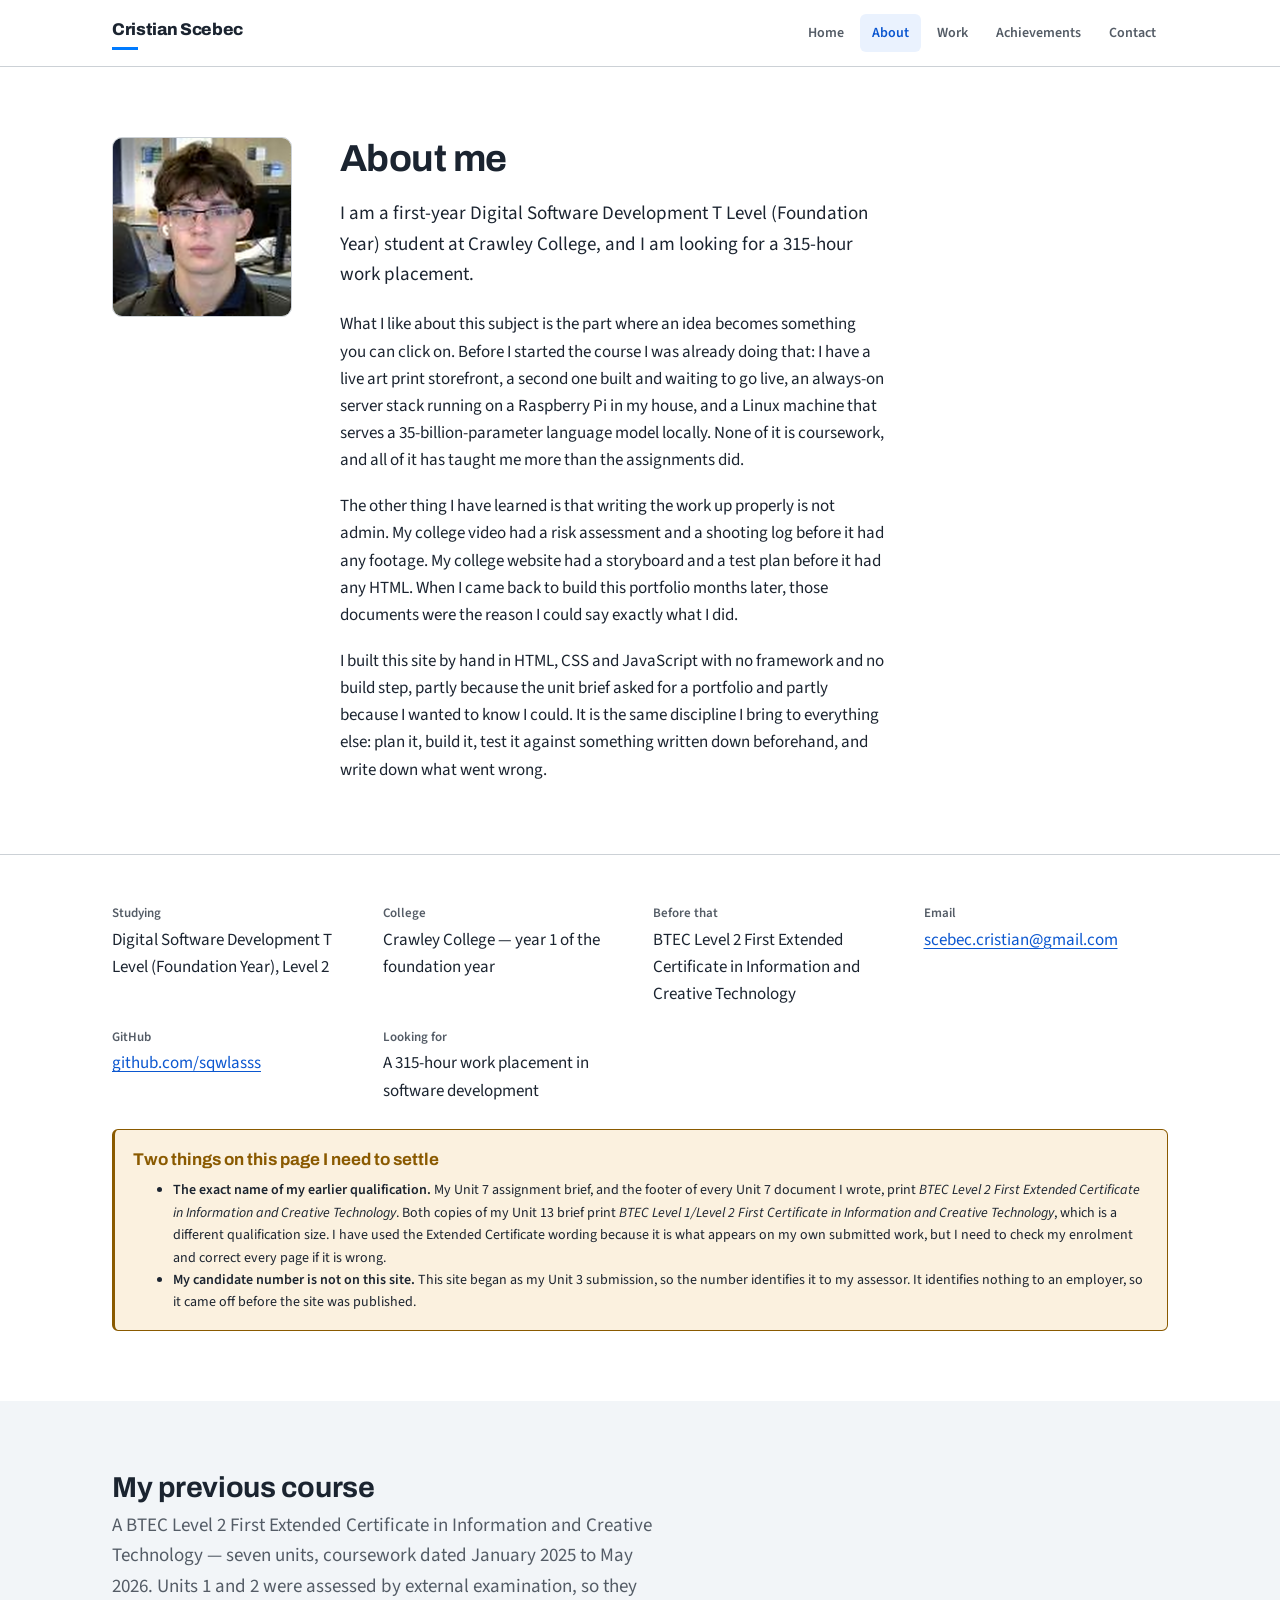
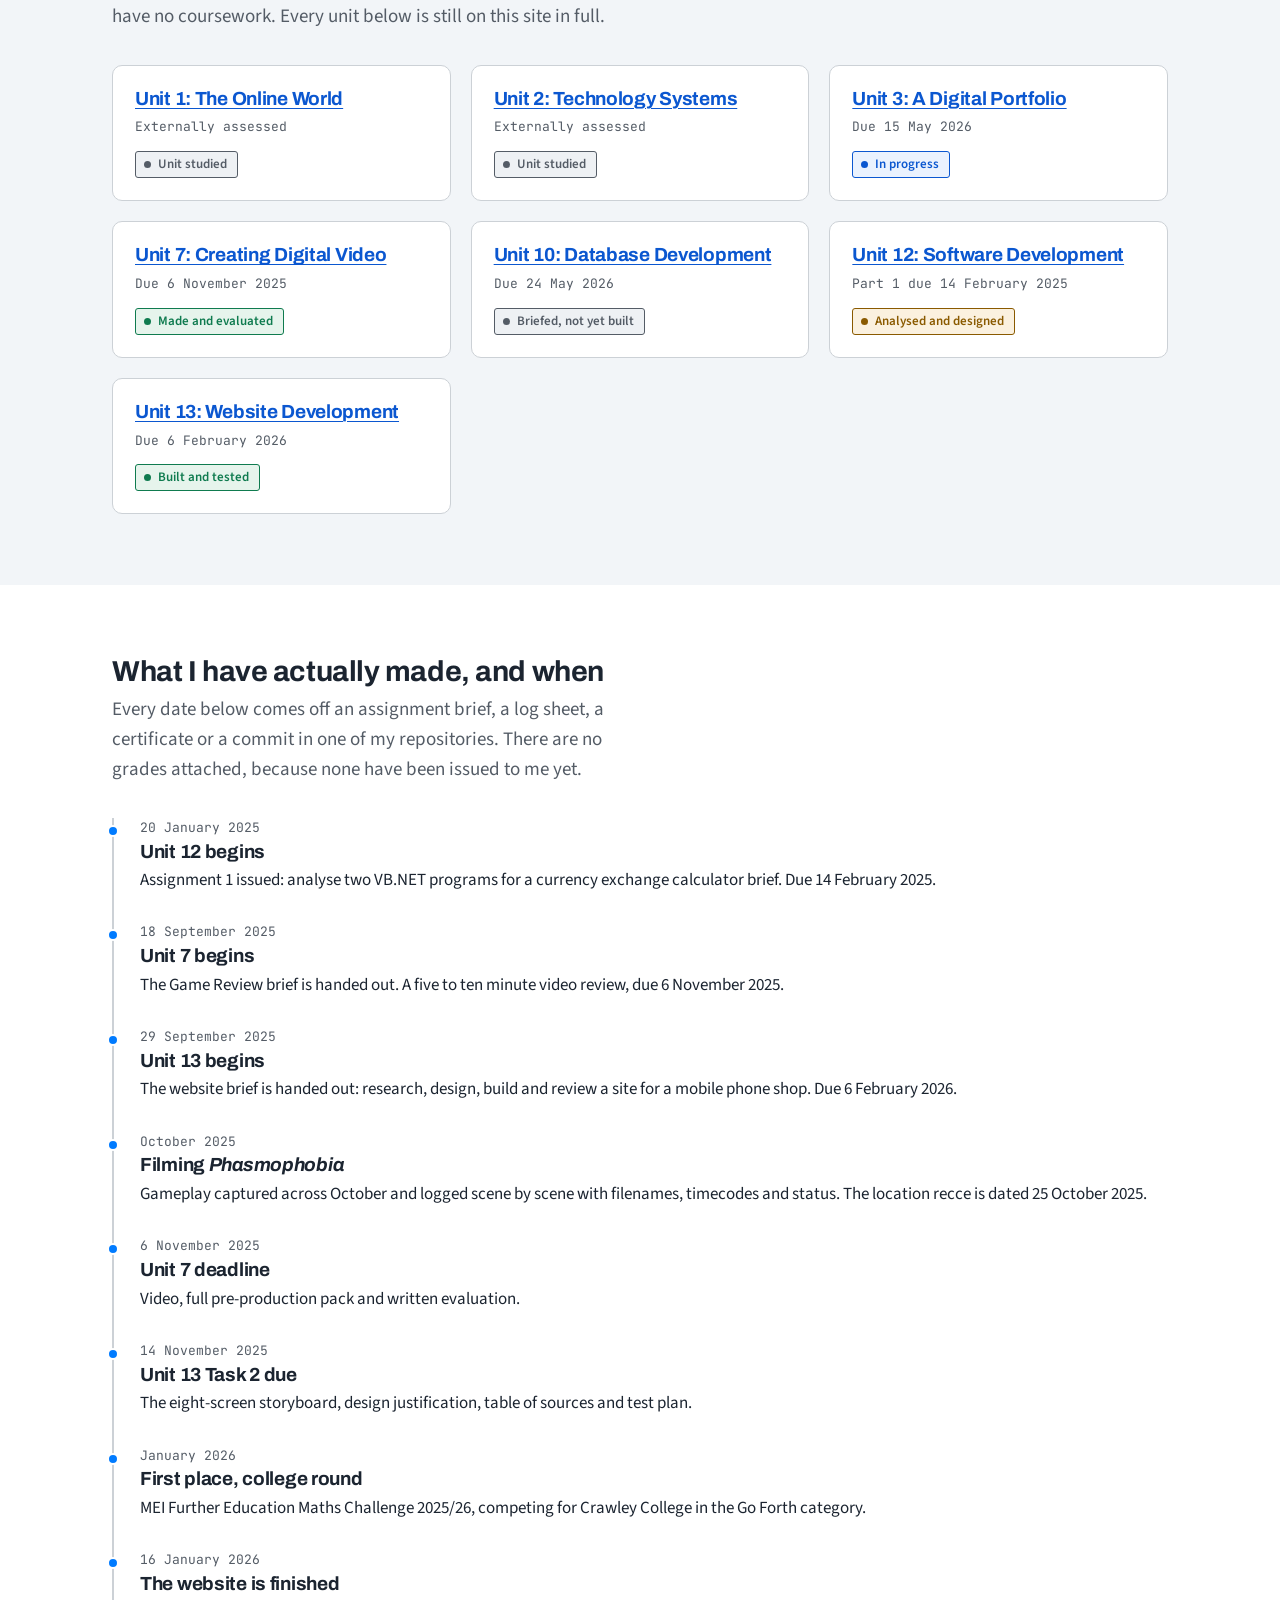
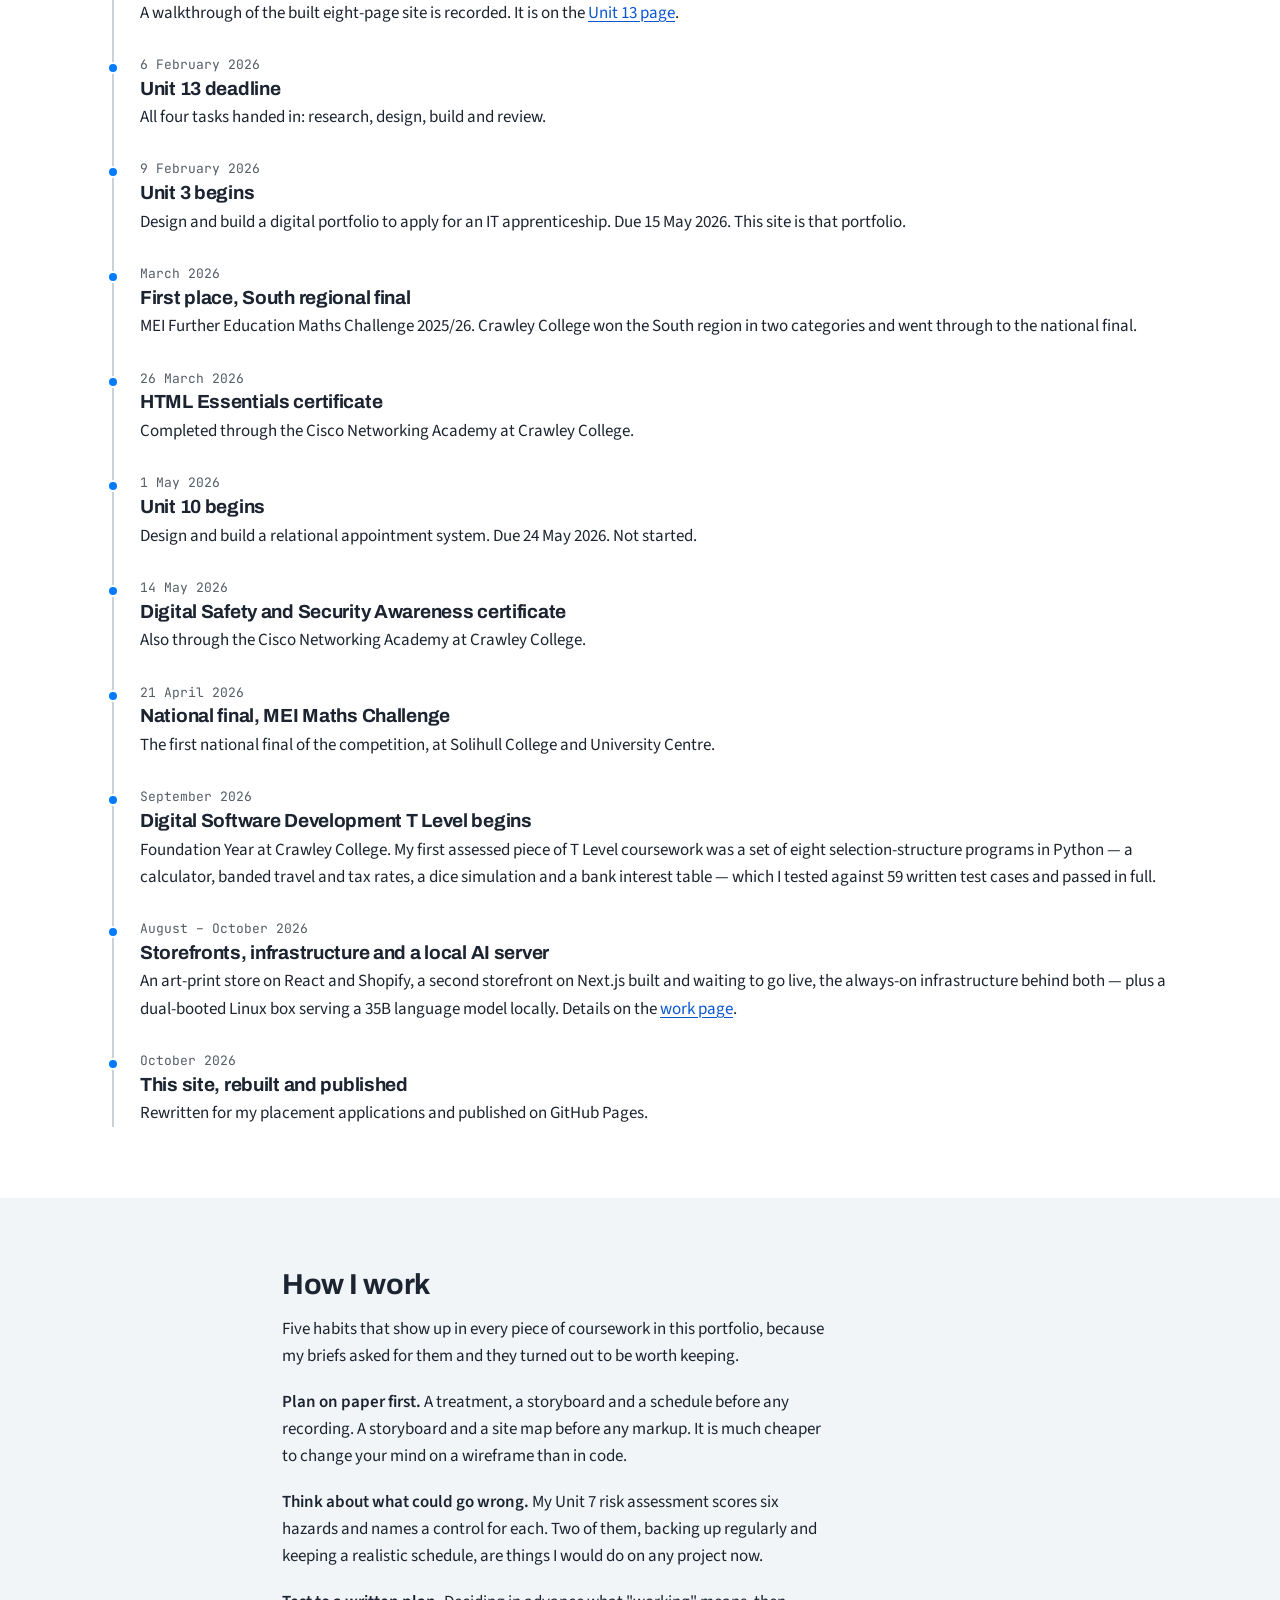
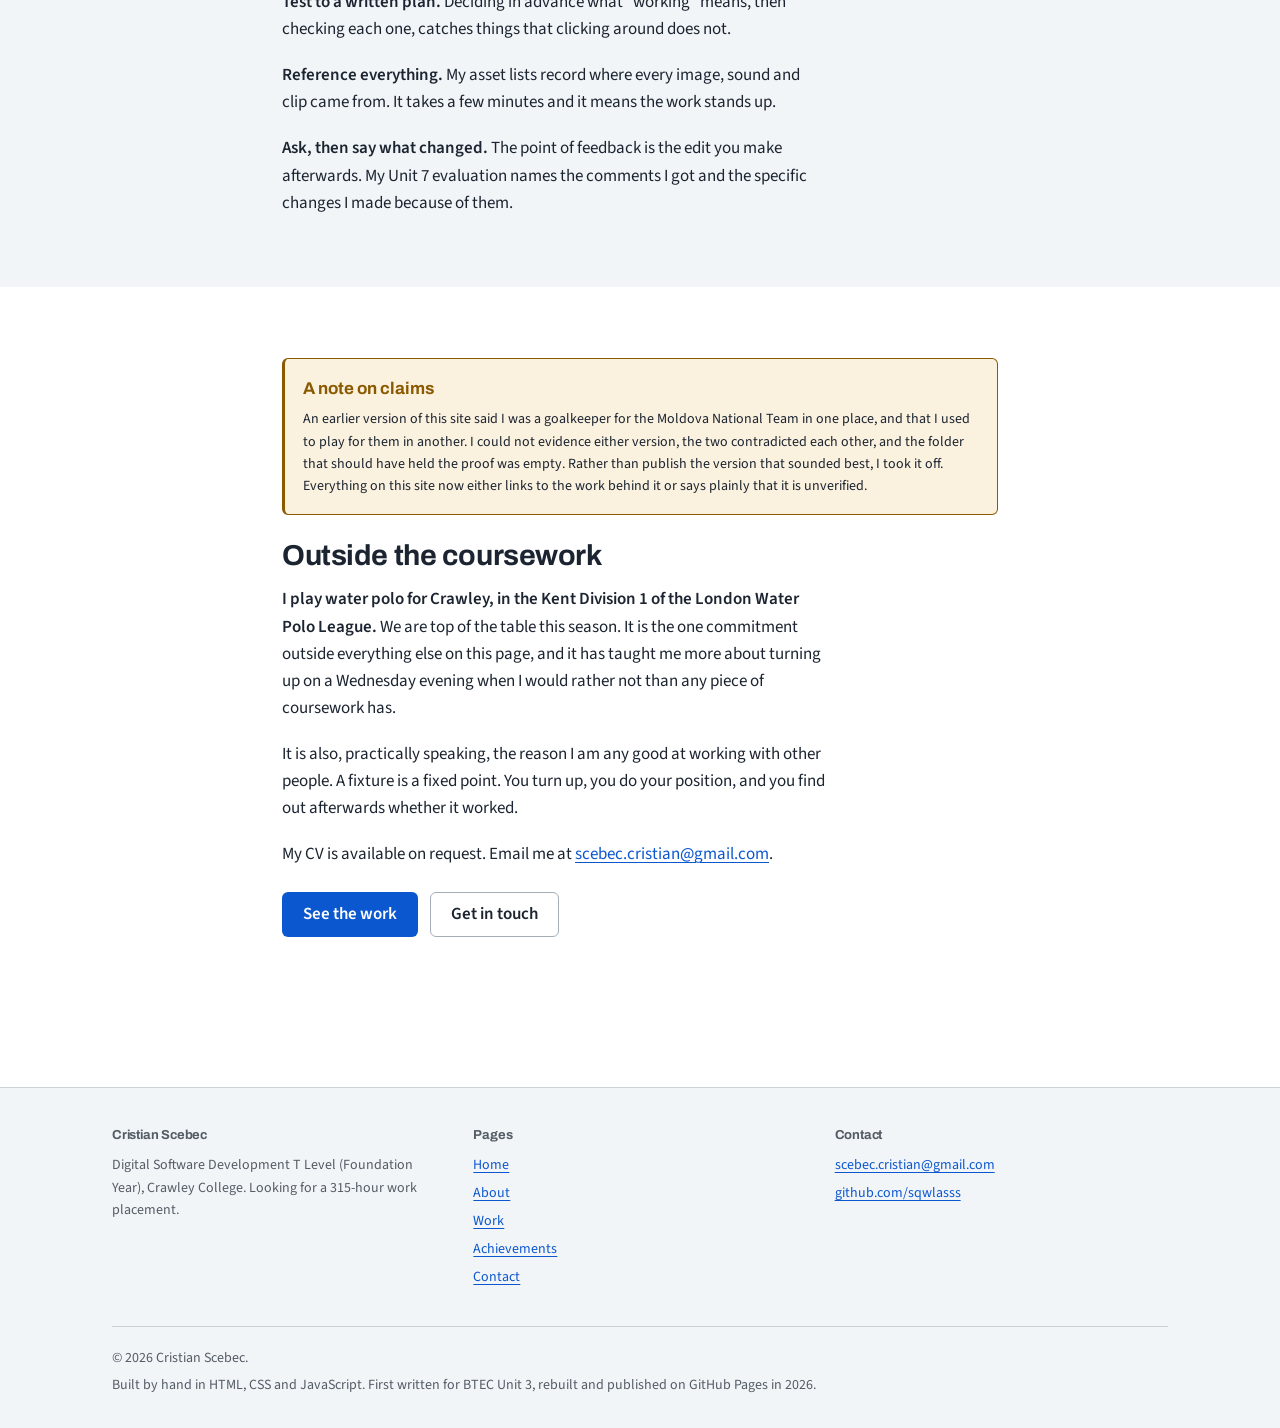
==== commit 3828fdfb: "Update achievements page" ====
--- a/about.html
+++ b/about.html
@@ -4,12 +4,14 @@
 <meta charset="UTF-8">
 <meta name="viewport" content="width=device-width, initial-scale=1.0">
 <title>About | Cristian Scebec</title>
-<meta name="description" content="Who I am, what I am studying, and a dated record of the coursework I have actually produced.">
+<meta name="description" content="Who I am, what I study, the dated record of what I have built, and the work outside the course.">
 <meta name="author" content="Cristian Scebec">
 
 <meta property="og:type" content="website">
+<link rel="canonical" href="https://sqwlasss.github.io/portfolio/about.html">
+<meta property="og:url" content="https://sqwlasss.github.io/portfolio/about.html">
 <meta property="og:title" content="About | Cristian Scebec">
-<meta property="og:description" content="Who I am, what I am studying, and a dated record of the coursework I have actually produced.">
+<meta property="og:description" content="Who I am, what I study, the dated record of what I have built, and the work outside the course.">
 <meta property="og:image" content="assets/images/u13-site-home.jpg">
 <meta name="twitter:card" content="summary_large_image">
 
@@ -57,24 +59,27 @@
         <h1>About me</h1>
 
         <div class="prose stack">
-          <p class="lede">I am a BTEC Information and Creative Technology student, and I am
-          looking for an IT apprenticeship.</p>
+          <p class="lede">I am a first-year Digital Software Development T Level (Foundation Year)
+          student at Crawley College, and I am looking for a 315-hour work placement.</p>
 
           <p>What I like about this subject is the part where an idea becomes something you
-          can click on. The two pieces of work I am proudest of are the ones where I took
-          something from a brief on a page all the way to a finished thing: an eight-page
-          website for a phone shop, and a ten-minute game review that started as a treatment
-          and a storyboard.</p>
+          can click on. Before I started the course I was already doing that: I have a live art
+          print storefront, a second one built and waiting to go live, an always-on server
+          stack running on a Raspberry Pi in my house, and a Linux machine that serves a
+          35-billion-parameter language model locally. None of it is coursework, and all of it
+          has taught me more than the assignments did.</p>
 
           <p>The other thing I have learned is that writing the work up properly is not
-          admin. My video had a risk assessment and a shooting log before it had any footage.
-          My website had a storyboard and a test plan before it had any HTML. When I came
-          back to build this portfolio months later, those documents were the reason I could
-          say exactly what I did.</p>
+          admin. My college video had a risk assessment and a shooting log before it had any
+          footage. My college website had a storyboard and a test plan before it had any HTML.
+          When I came back to build this portfolio months later, those documents were the
+          reason I could say exactly what I did.</p>
 
           <p>I built this site by hand in HTML, CSS and JavaScript with no framework and no
-          build step, partly because Unit 3 asks for a portfolio and partly because I wanted
-          to know I could.</p>
+          build step, partly because the unit brief asked for a portfolio and partly because
+          I wanted to know I could. It is the same discipline I bring to everything else: plan
+          it, build it, test it against something written down beforehand, and write down
+          what went wrong.</p>
         </div>
       </div>
 
@@ -87,11 +92,16 @@
     <dl class="fact-list">
       <div>
         <dt>Studying</dt>
-        <dd>BTEC Level 2 First Extended Certificate</dd>
-      </div>
-      <div>
-        <dt>Subject</dt>
-        <dd>Information and Creative Technology</dd>
+        <dd>Digital Software Development T Level (Foundation Year), Level 2</dd>
+      </div>
+      <div>
+        <dt>College</dt>
+        <dd>Crawley College &mdash; year 1 of the foundation year</dd>
+      </div>
+      <div>
+        <dt>Before that</dt>
+        <dd>BTEC Level 2 First Extended Certificate in Information and Creative
+        Technology</dd>
       </div>
       <div>
         <dt>Email</dt>
@@ -103,23 +113,23 @@
       </div>
       <div>
         <dt>Looking for</dt>
-        <dd>An IT apprenticeship</dd>
+        <dd>A 315-hour work placement in software development</dd>
       </div>
     </dl>
 
     <div class="callout callout--todo flow-top">
       <p class="callout__title">Two things on this page I need to settle</p>
       <ul>
-        <li><strong>The exact name of my qualification.</strong> My Unit 7 assignment brief,
-        and the footer of every Unit 7 document I wrote, print <em>BTEC Level 2 First
+        <li><strong>The exact name of my earlier qualification.</strong> My Unit 7 assignment
+        brief, and the footer of every Unit 7 document I wrote, print <em>BTEC Level 2 First
         Extended Certificate in Information and Creative Technology</em>. Both copies of my
         Unit 13 brief print <em>BTEC Level 1/Level 2 First Certificate in Information and
         Creative Technology</em>, which is a different qualification size. I have used the
         Extended Certificate wording because it is what appears on my own submitted work, but
         I need to check my enrolment and correct every page if it is wrong.</li>
-        <li><strong>My candidate number is not on this site.</strong> This site is itself my
-        Unit 3 submission, so the number identifies it to my assessor. It identifies
-        nothing to an employer, so it came off before the site was published.</li>
+        <li><strong>My candidate number is not on this site.</strong> This site began as my
+        Unit 3 submission, so the number identifies it to my assessor. It identifies nothing
+        to an employer, so it came off before the site was published.</li>
       </ul>
     </div>
   </div>
@@ -128,9 +138,11 @@
 <section class="section section--sunken">
   <div class="shell">
     <div class="section__head">
-      <h2 class="section__title">The course</h2>
-      <p class="section__note">Seven units. Units 1 and 2 are assessed by external
-      examination, so they have no coursework.</p>
+      <h2 class="section__title">My previous course</h2>
+      <p class="section__note">A BTEC Level 2 First Extended Certificate in Information and
+      Creative Technology &mdash; seven units, coursework dated January 2025 to May 2026. Units
+      1 and 2 were assessed by external examination, so they have no coursework. Every unit
+      below is still on this site in full.</p>
     </div>
 
     <ul class="card-grid">
@@ -177,8 +189,9 @@
   <div class="shell">
     <div class="section__head">
       <h2 class="section__title">What I have actually made, and when</h2>
-      <p class="section__note">Every date below comes off an assignment brief, a log sheet or
-      a file in my portfolio. There are no grades attached because none have been recorded.</p>
+      <p class="section__note">Every date below comes off an assignment brief, a log sheet,
+      a certificate or a commit in one of my repositories. There are no grades attached,
+      because none have been issued to me yet.</p>
     </div>
 
     <ol class="timeline">
@@ -218,8 +231,9 @@
       </li>
       <li>
         <span class="timeline__when">January 2026</span>
-        <h3 class="timeline__what">First place, MEI College Final</h3>
-        <p>MEI's Further Education Maths Challenge, 2025/26.</p>
+        <h3 class="timeline__what">First place, college round</h3>
+        <p>MEI Further Education Maths Challenge 2025/26, competing for Crawley College in the
+        Go Forth category.</p>
       </li>
       <li>
         <span class="timeline__when">16 January 2026</span>
@@ -240,13 +254,51 @@
       </li>
       <li>
         <span class="timeline__when">March 2026</span>
-        <h3 class="timeline__what">First place, MEI Regional Final</h3>
-        <p>MEI's Further Education Maths Challenge, 2025/26.</p>
+        <h3 class="timeline__what">First place, South regional final</h3>
+        <p>MEI Further Education Maths Challenge 2025/26. Crawley College won the South region
+        in two categories and went through to the national final.</p>
+      </li>
+      <li>
+        <span class="timeline__when">26 March 2026</span>
+        <h3 class="timeline__what">HTML Essentials certificate</h3>
+        <p>Completed through the Cisco Networking Academy at Crawley College.</p>
       </li>
       <li>
         <span class="timeline__when">1 May 2026</span>
         <h3 class="timeline__what">Unit 10 begins</h3>
         <p>Design and build a relational appointment system. Due 24 May 2026. Not started.</p>
+      </li>
+      <li>
+        <span class="timeline__when">14 May 2026</span>
+        <h3 class="timeline__what">Digital Safety and Security Awareness certificate</h3>
+        <p>Also through the Cisco Networking Academy at Crawley College.</p>
+      </li>
+      <li>
+        <span class="timeline__when">21 April 2026</span>
+        <h3 class="timeline__what">National final, MEI Maths Challenge</h3>
+        <p>The first national final of the competition, at Solihull College and University
+        Centre.</p>
+      </li>
+      <li>
+        <span class="timeline__when">September 2026</span>
+        <h3 class="timeline__what">Digital Software Development T Level begins</h3>
+        <p>Foundation Year at Crawley College. My first assessed piece of T Level coursework
+        was a set of eight selection-structure programs in Python &mdash; a calculator, banded
+        travel and tax rates, a dice simulation and a bank interest table &mdash; which I tested
+        against 59 written test cases and passed in full.</p>
+      </li>
+      <li>
+        <span class="timeline__when">August &ndash; October 2026</span>
+        <h3 class="timeline__what">Storefronts, infrastructure and a local AI server</h3>
+        <p>An art-print store on React and Shopify, a second storefront on Next.js built and
+        waiting to go live, the always-on infrastructure behind both &mdash; plus a dual-booted
+        Linux box serving a 35B language model locally. Details on the
+        <a href="projects.html">work page</a>.</p>
+      </li>
+      <li>
+        <span class="timeline__when">October 2026</span>
+        <h3 class="timeline__what">This site, rebuilt and published</h3>
+        <p>Rewritten for my placement applications and published on GitHub Pages.</p>
       </li>
     </ol>
   </div>
@@ -278,17 +330,24 @@
 <section class="section">
   <div class="shell shell--narrow">
     <div class="callout callout--todo">
-      <p class="callout__title">Outside coursework</p>
-      <p>An earlier version of this site said I am a goalkeeper for the Moldova National
-      Team in one place, and that I used to play for them in another. I cannot evidence
-      either version, the two contradict each other on tense, and the folder in my portfolio
-      that should hold the proof is empty. Rather than publish the version that sounds best,
-      I have left it off until I can write it accurately and show something for it. The same
-      goes for any volunteering, courses or personal projects: they go on this site when
-      there is something behind them.</p>
+      <p class="callout__title">A note on claims</p>
+      <p>An earlier version of this site said I was a goalkeeper for the Moldova National Team
+      in one place, and that I used to play for them in another. I could not evidence either
+      version, the two contradicted each other, and the folder that should have held the proof
+      was empty. Rather than publish the version that sounded best, I took it off. Everything
+      on this site now either links to the work behind it or says plainly that it is
+      unverified.</p>
     </div>
 
     <div class="prose flow-top">
+      <h2>Outside the coursework</h2>
+      <p><strong>I play water polo for Crawley, in the Kent Division 1 of the London Water
+      Polo League.</strong> We are top of the table this season. It is the one commitment
+      outside everything else on this page, and it has taught me more about turning up on a
+      Wednesday evening when I would rather not than any piece of coursework has.</p>
+      <p>It is also, practically speaking, the reason I am any good at working with other
+      people. A fixture is a fixed point. You turn up, you do your position, and you find out
+      afterwards whether it worked.</p>
       <p>My CV is available on request. Email me at
       <a href="mailto:scebec.cristian@gmail.com">scebec.cristian@gmail.com</a>.</p>
     </div>
@@ -307,7 +366,7 @@
     <div class="site-footer__grid">
       <div>
         <h2>Cristian Scebec</h2>
-        <p>BTEC Level 2 First Extended Certificate in Information and Creative Technology. Looking for an IT apprenticeship.</p>
+        <p>Digital Software Development T Level (Foundation Year), Crawley College. Looking for a 315-hour work placement.</p>
       </div>
       <div>
         <h2>Pages</h2>
@@ -329,7 +388,7 @@
     </div>
     <div class="site-footer__base">
       <p>&copy; 2026 Cristian Scebec.</p>
-      <p>Built by hand in HTML, CSS and JavaScript for Unit 3: A Digital Portfolio.</p>
+      <p>Built by hand in HTML, CSS and JavaScript. First written for BTEC Unit 3, rebuilt and published on GitHub Pages in 2026.</p>
     </div>
   </div>
 </footer>
--- a/assets/css/style.css
+++ b/assets/css/style.css
@@ -453,6 +453,7 @@
 }
 
 .status--built { color: var(--status-built); background: var(--status-built-wash); }
+.status--live { color: var(--status-built); background: var(--status-built-wash); }
 .status--designed { color: var(--status-designed); background: var(--status-designed-wash); }
 .status--progress { color: var(--brand-ink); background: var(--brand-wash); }
 .status--studied { color: var(--status-studied); background: var(--status-studied-wash); }
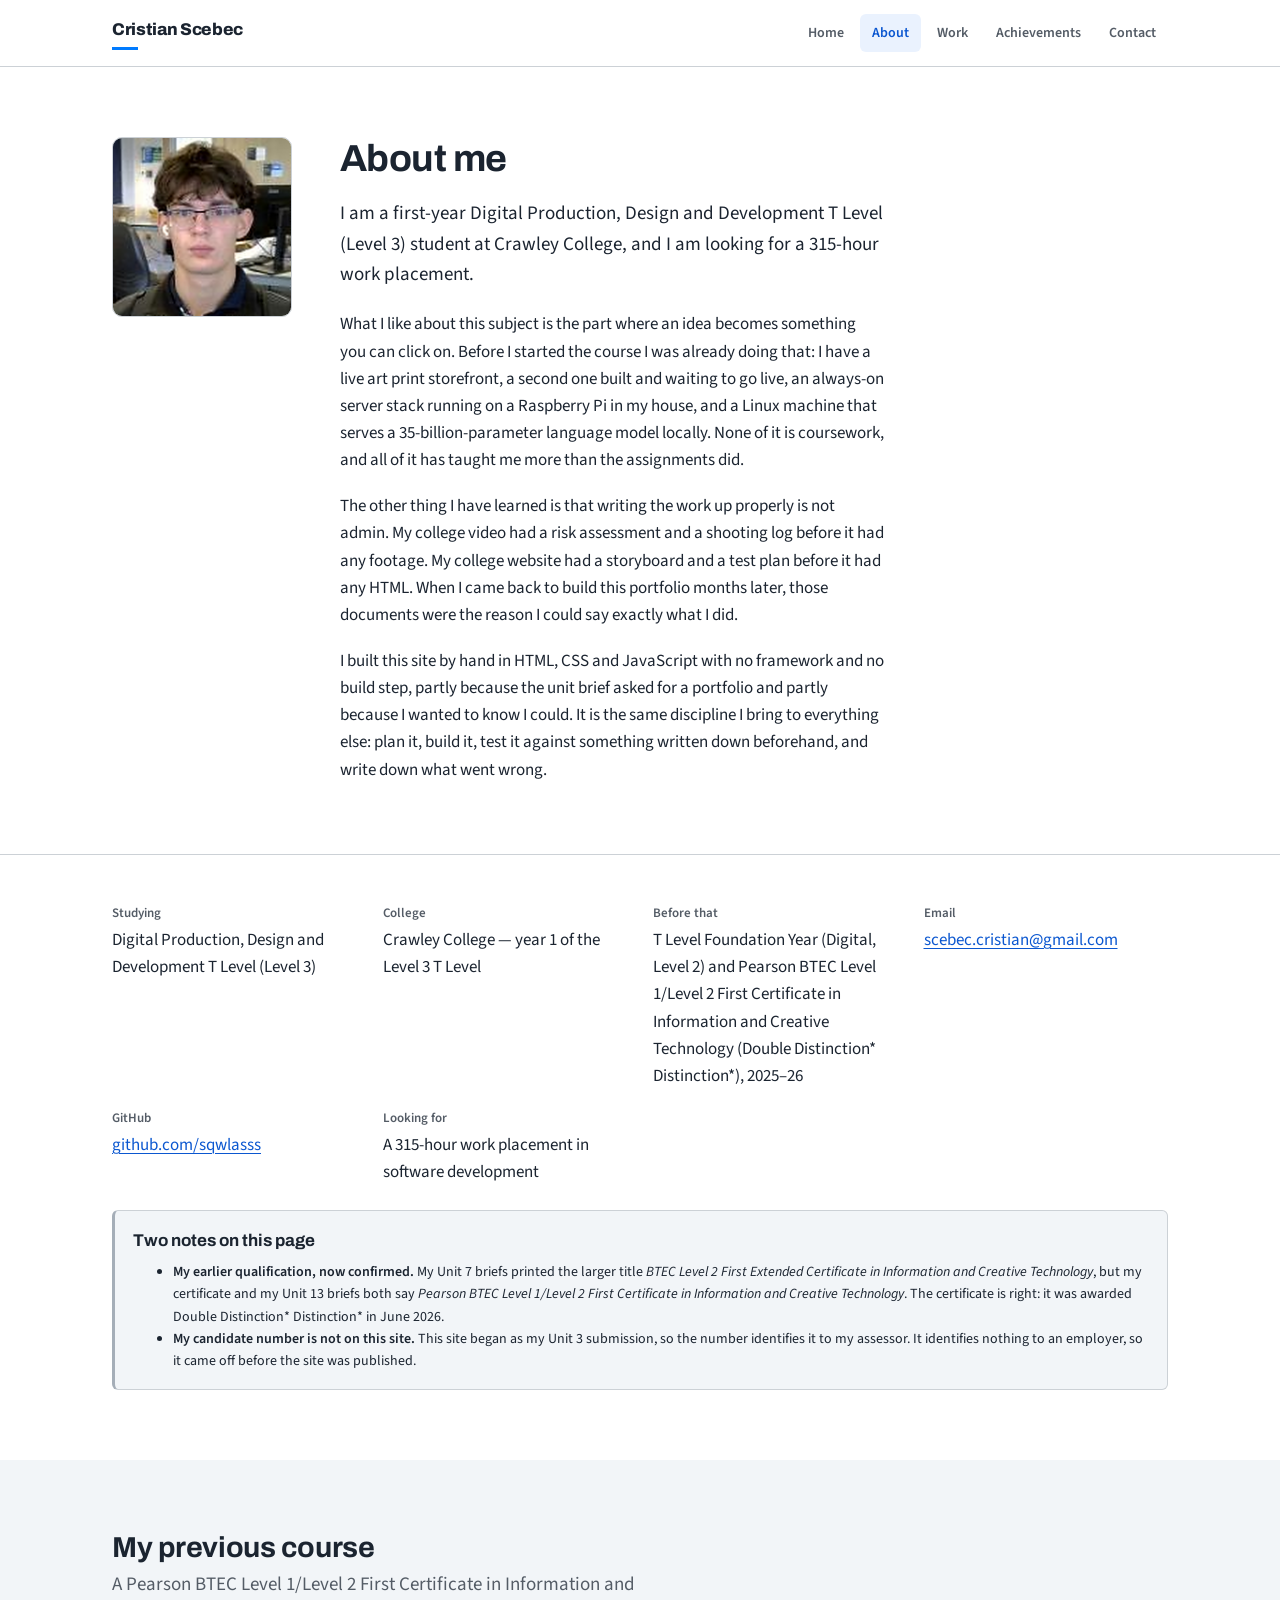
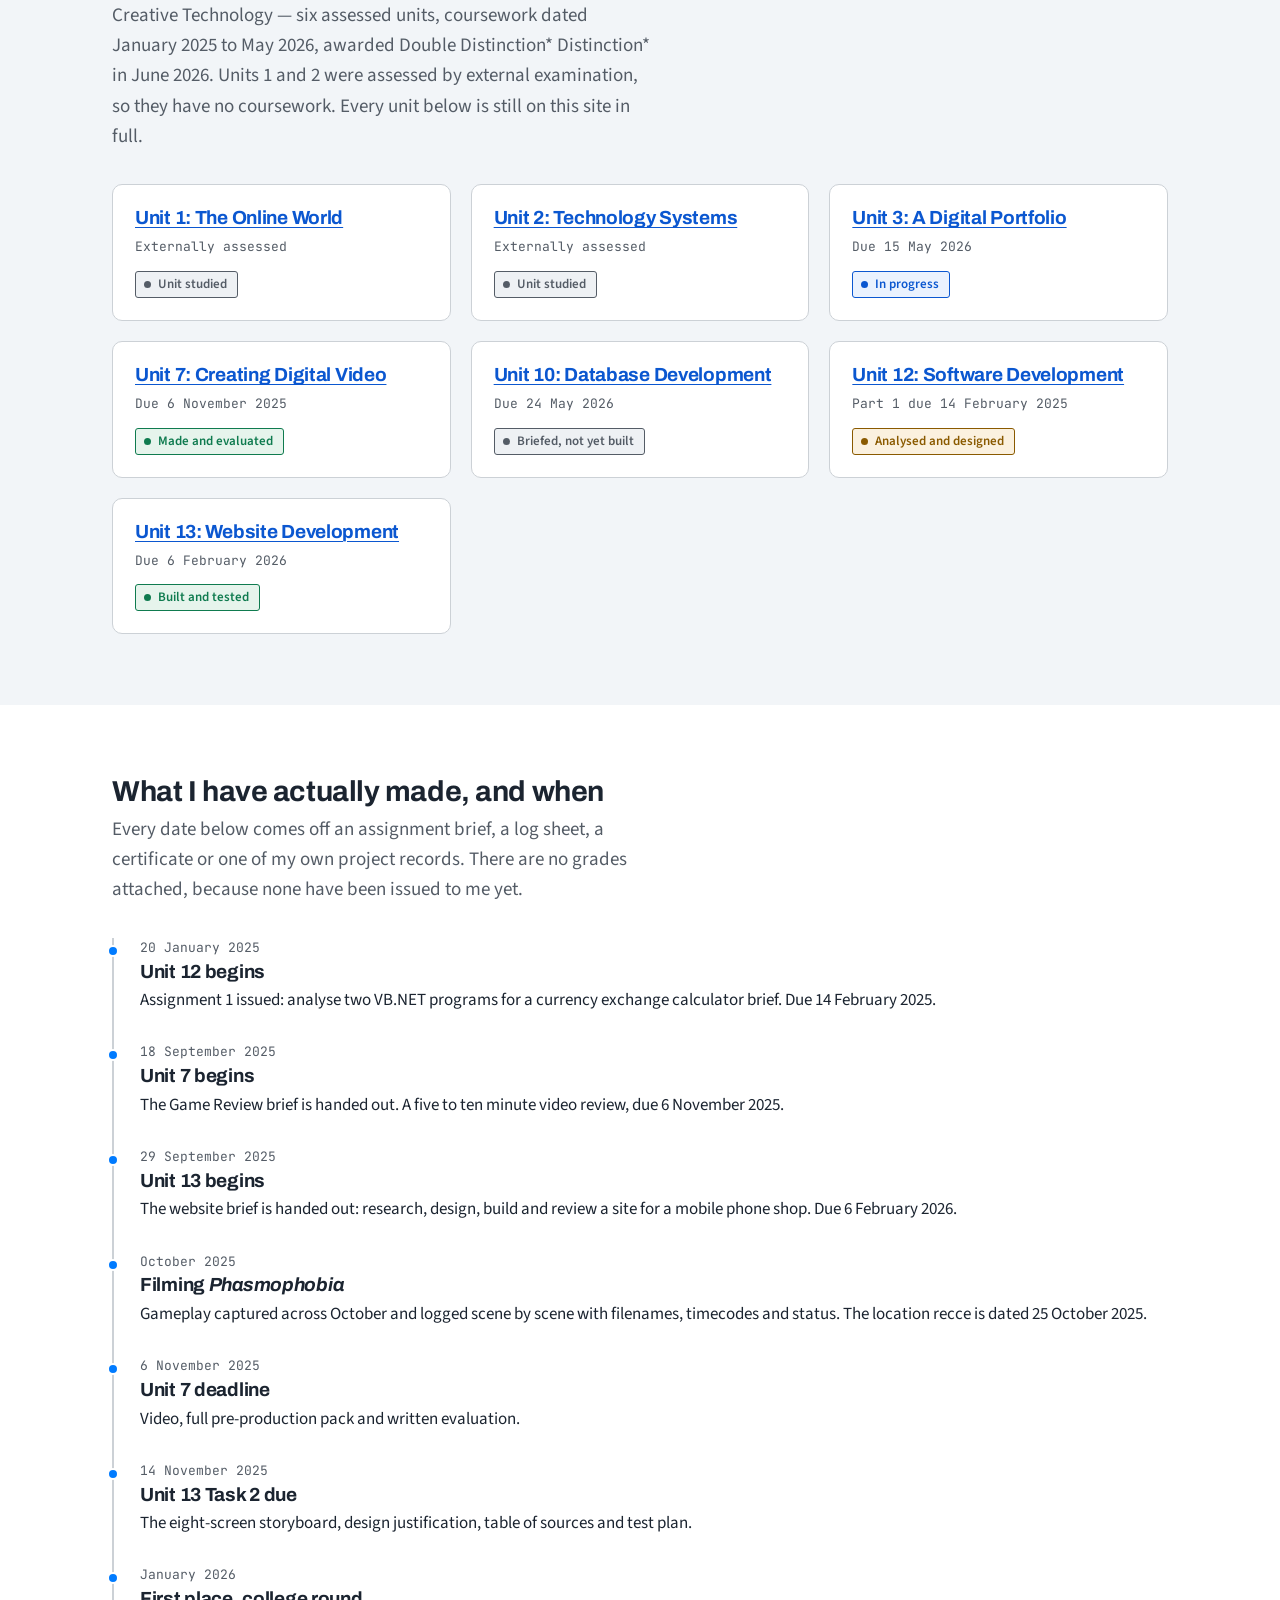
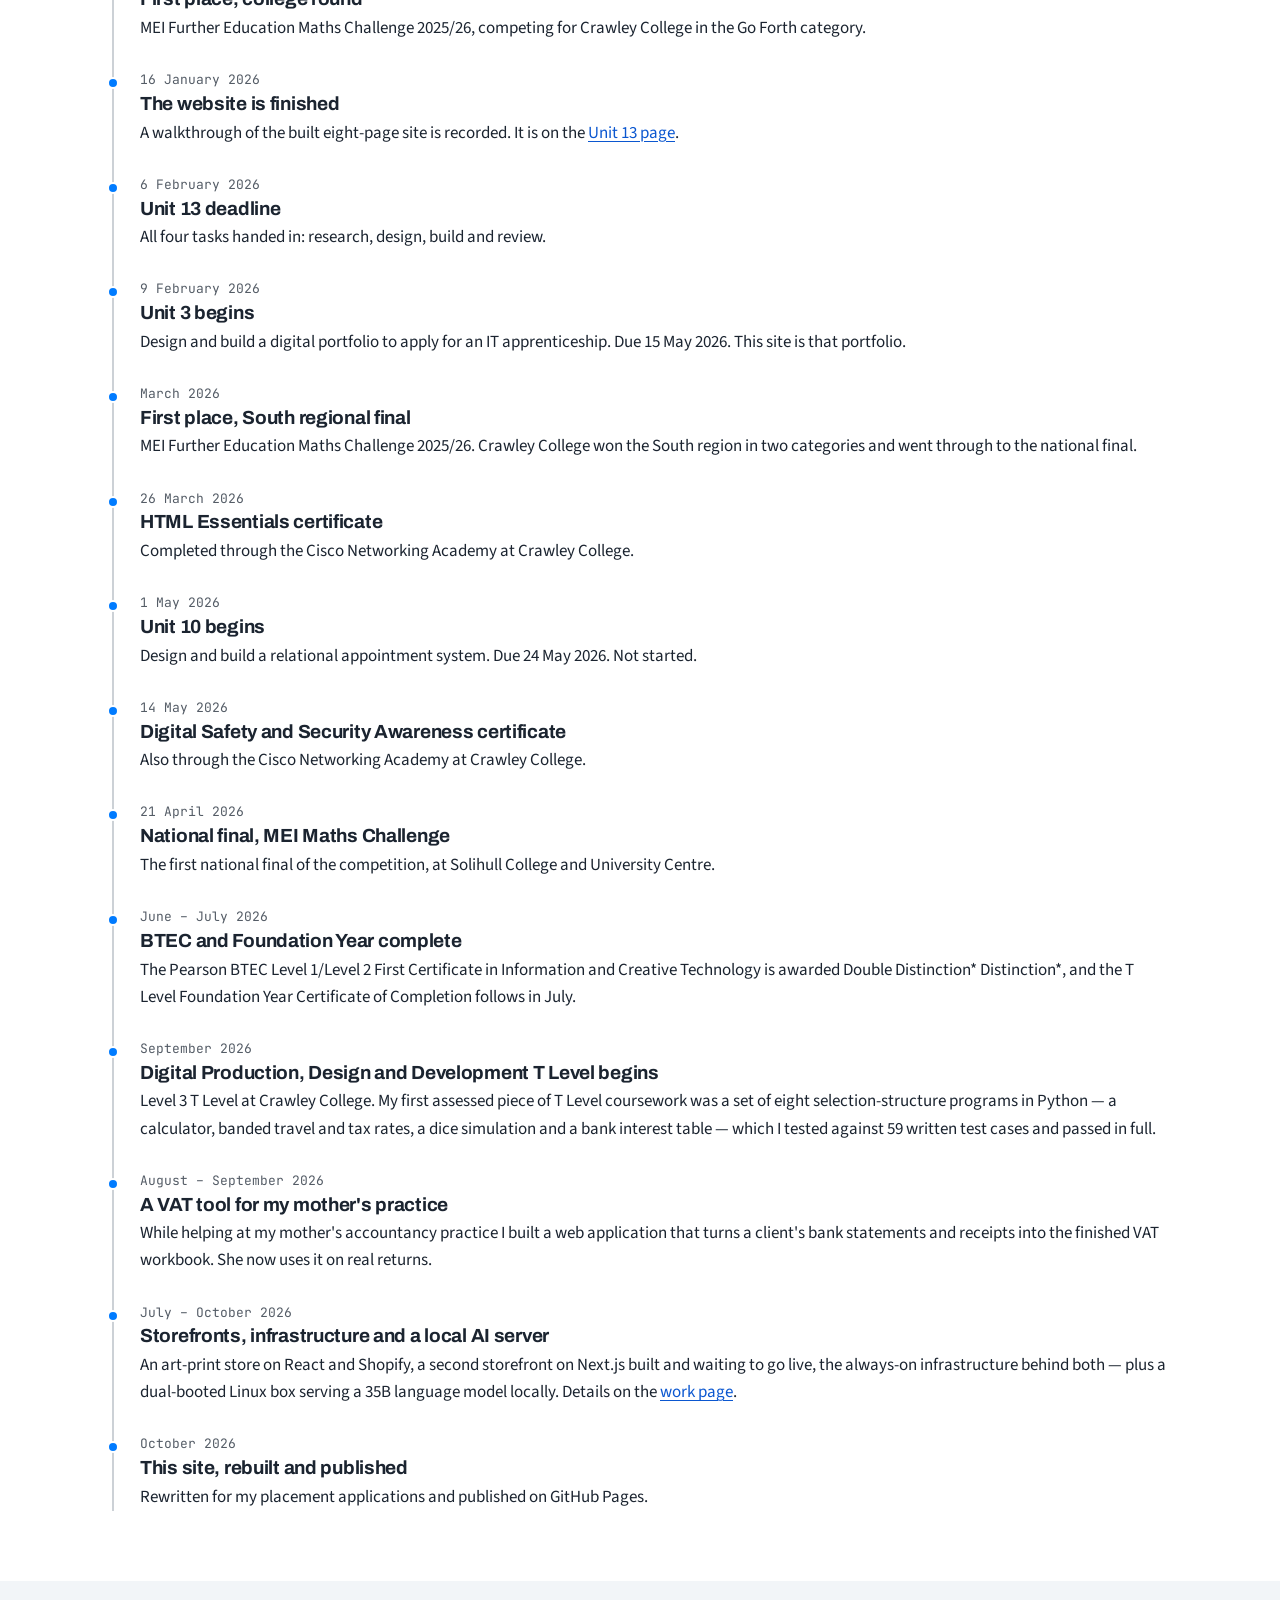
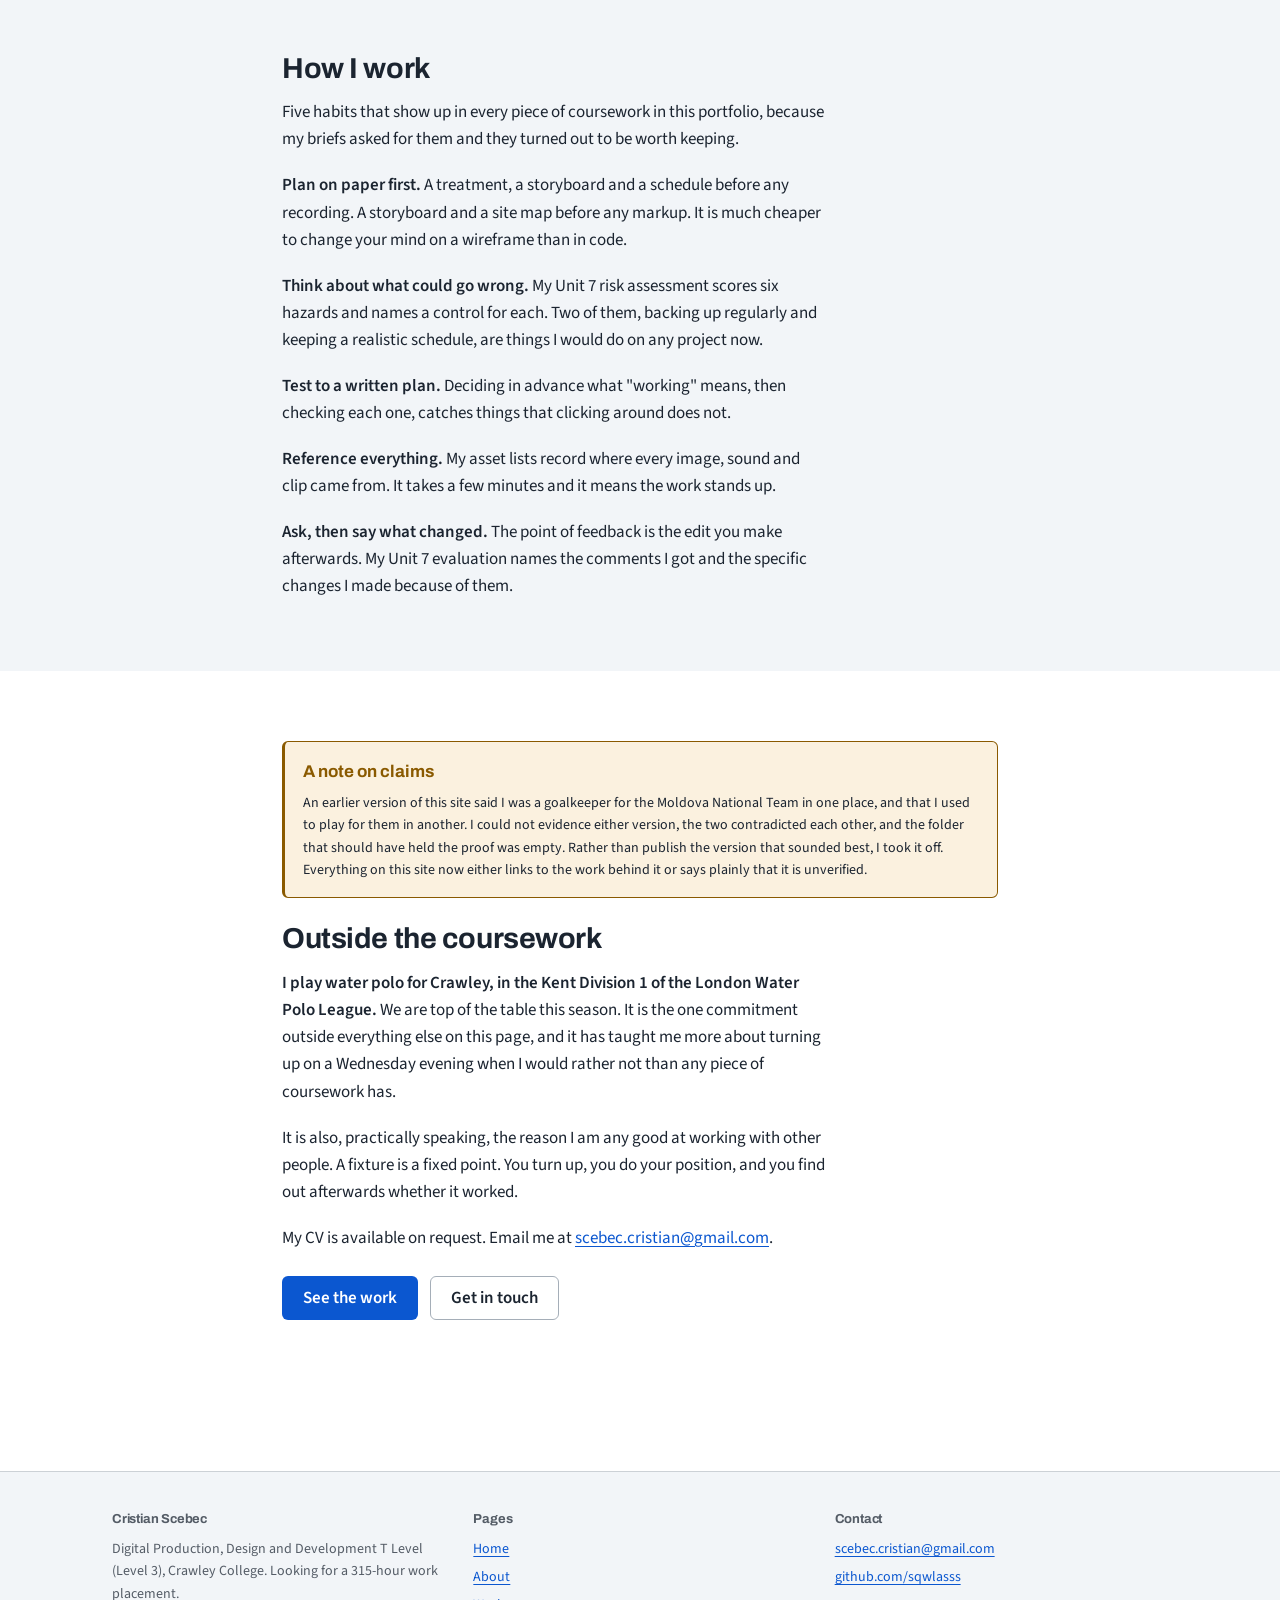
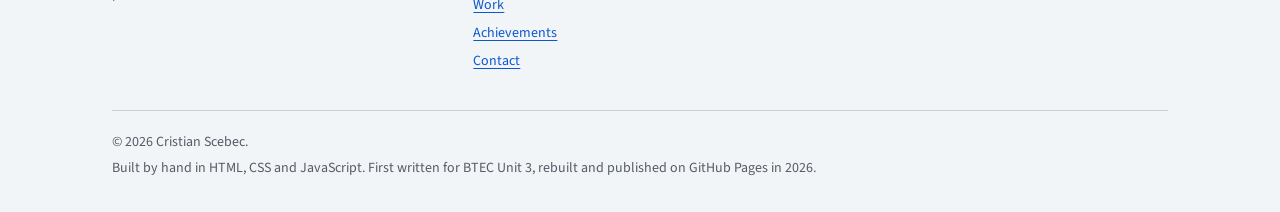
==== commit 3a55af3a: "Correct T Level course title, add BTEC grades and VAT project, fix timeline dates" ====
--- a/about.html
+++ b/about.html
@@ -59,7 +59,7 @@
         <h1>About me</h1>
 
         <div class="prose stack">
-          <p class="lede">I am a first-year Digital Software Development T Level (Foundation Year)
+          <p class="lede">I am a first-year Digital Production, Design and Development T Level (Level 3)
           student at Crawley College, and I am looking for a 315-hour work placement.</p>
 
           <p>What I like about this subject is the part where an idea becomes something you
@@ -92,16 +92,17 @@
     <dl class="fact-list">
       <div>
         <dt>Studying</dt>
-        <dd>Digital Software Development T Level (Foundation Year), Level 2</dd>
+        <dd>Digital Production, Design and Development T Level (Level 3)</dd>
       </div>
       <div>
         <dt>College</dt>
-        <dd>Crawley College &mdash; year 1 of the foundation year</dd>
+        <dd>Crawley College &mdash; year 1 of the Level 3 T Level</dd>
       </div>
       <div>
         <dt>Before that</dt>
-        <dd>BTEC Level 2 First Extended Certificate in Information and Creative
-        Technology</dd>
+        <dd>T Level Foundation Year (Digital, Level 2) and Pearson BTEC Level 1/Level 2 First
+        Certificate in Information and Creative Technology (Double Distinction*
+        Distinction*), 2025&ndash;26</dd>
       </div>
       <div>
         <dt>Email</dt>
@@ -117,16 +118,15 @@
       </div>
     </dl>
 
-    <div class="callout callout--todo flow-top">
-      <p class="callout__title">Two things on this page I need to settle</p>
+    <div class="callout flow-top">
+      <p class="callout__title">Two notes on this page</p>
       <ul>
-        <li><strong>The exact name of my earlier qualification.</strong> My Unit 7 assignment
-        brief, and the footer of every Unit 7 document I wrote, print <em>BTEC Level 2 First
-        Extended Certificate in Information and Creative Technology</em>. Both copies of my
-        Unit 13 brief print <em>BTEC Level 1/Level 2 First Certificate in Information and
-        Creative Technology</em>, which is a different qualification size. I have used the
-        Extended Certificate wording because it is what appears on my own submitted work, but
-        I need to check my enrolment and correct every page if it is wrong.</li>
+        <li><strong>My earlier qualification, now confirmed.</strong> My Unit 7 briefs printed
+        the larger title <em>BTEC Level 2 First Extended Certificate in Information and
+        Creative Technology</em>, but my certificate and my Unit 13 briefs both say
+        <em>Pearson BTEC Level 1/Level 2 First Certificate in Information and Creative
+        Technology</em>. The certificate is right: it was awarded Double Distinction*
+        Distinction* in June 2026.</li>
         <li><strong>My candidate number is not on this site.</strong> This site began as my
         Unit 3 submission, so the number identifies it to my assessor. It identifies nothing
         to an employer, so it came off before the site was published.</li>
@@ -139,10 +139,11 @@
   <div class="shell">
     <div class="section__head">
       <h2 class="section__title">My previous course</h2>
-      <p class="section__note">A BTEC Level 2 First Extended Certificate in Information and
-      Creative Technology &mdash; seven units, coursework dated January 2025 to May 2026. Units
-      1 and 2 were assessed by external examination, so they have no coursework. Every unit
-      below is still on this site in full.</p>
+      <p class="section__note">A Pearson BTEC Level 1/Level 2 First Certificate in Information
+      and Creative Technology &mdash; six assessed units, coursework dated January 2025 to
+      May 2026, awarded Double Distinction* Distinction* in June 2026. Units 1 and 2 were
+      assessed by external examination, so they have no coursework. Every unit below is still
+      on this site in full.</p>
     </div>
 
     <ul class="card-grid">
@@ -190,7 +191,7 @@
     <div class="section__head">
       <h2 class="section__title">What I have actually made, and when</h2>
       <p class="section__note">Every date below comes off an assignment brief, a log sheet,
-      a certificate or a commit in one of my repositories. There are no grades attached,
+      a certificate or one of my own project records. There are no grades attached,
       because none have been issued to me yet.</p>
     </div>
 
@@ -280,15 +281,29 @@
         Centre.</p>
       </li>
       <li>
+        <span class="timeline__when">June &ndash; July 2026</span>
+        <h3 class="timeline__what">BTEC and Foundation Year complete</h3>
+        <p>The Pearson BTEC Level 1/Level 2 First Certificate in Information and Creative
+        Technology is awarded Double Distinction* Distinction*, and the T Level Foundation Year
+        Certificate of Completion follows in July.</p>
+      </li>
+      <li>
         <span class="timeline__when">September 2026</span>
-        <h3 class="timeline__what">Digital Software Development T Level begins</h3>
-        <p>Foundation Year at Crawley College. My first assessed piece of T Level coursework
+        <h3 class="timeline__what">Digital Production, Design and Development T Level begins</h3>
+        <p>Level 3 T Level at Crawley College. My first assessed piece of T Level coursework
         was a set of eight selection-structure programs in Python &mdash; a calculator, banded
         travel and tax rates, a dice simulation and a bank interest table &mdash; which I tested
         against 59 written test cases and passed in full.</p>
       </li>
       <li>
-        <span class="timeline__when">August &ndash; October 2026</span>
+        <span class="timeline__when">August &ndash; September 2026</span>
+        <h3 class="timeline__what">A VAT tool for my mother's practice</h3>
+        <p>While helping at my mother's accountancy practice I built a web application that
+        turns a client's bank statements and receipts into the finished VAT workbook. She now
+        uses it on real returns.</p>
+      </li>
+      <li>
+        <span class="timeline__when">July &ndash; October 2026</span>
         <h3 class="timeline__what">Storefronts, infrastructure and a local AI server</h3>
         <p>An art-print store on React and Shopify, a second storefront on Next.js built and
         waiting to go live, the always-on infrastructure behind both &mdash; plus a dual-booted
@@ -366,7 +381,7 @@
     <div class="site-footer__grid">
       <div>
         <h2>Cristian Scebec</h2>
-        <p>Digital Software Development T Level (Foundation Year), Crawley College. Looking for a 315-hour work placement.</p>
+        <p>Digital Production, Design and Development T Level (Level 3), Crawley College. Looking for a 315-hour work placement.</p>
       </div>
       <div>
         <h2>Pages</h2>
